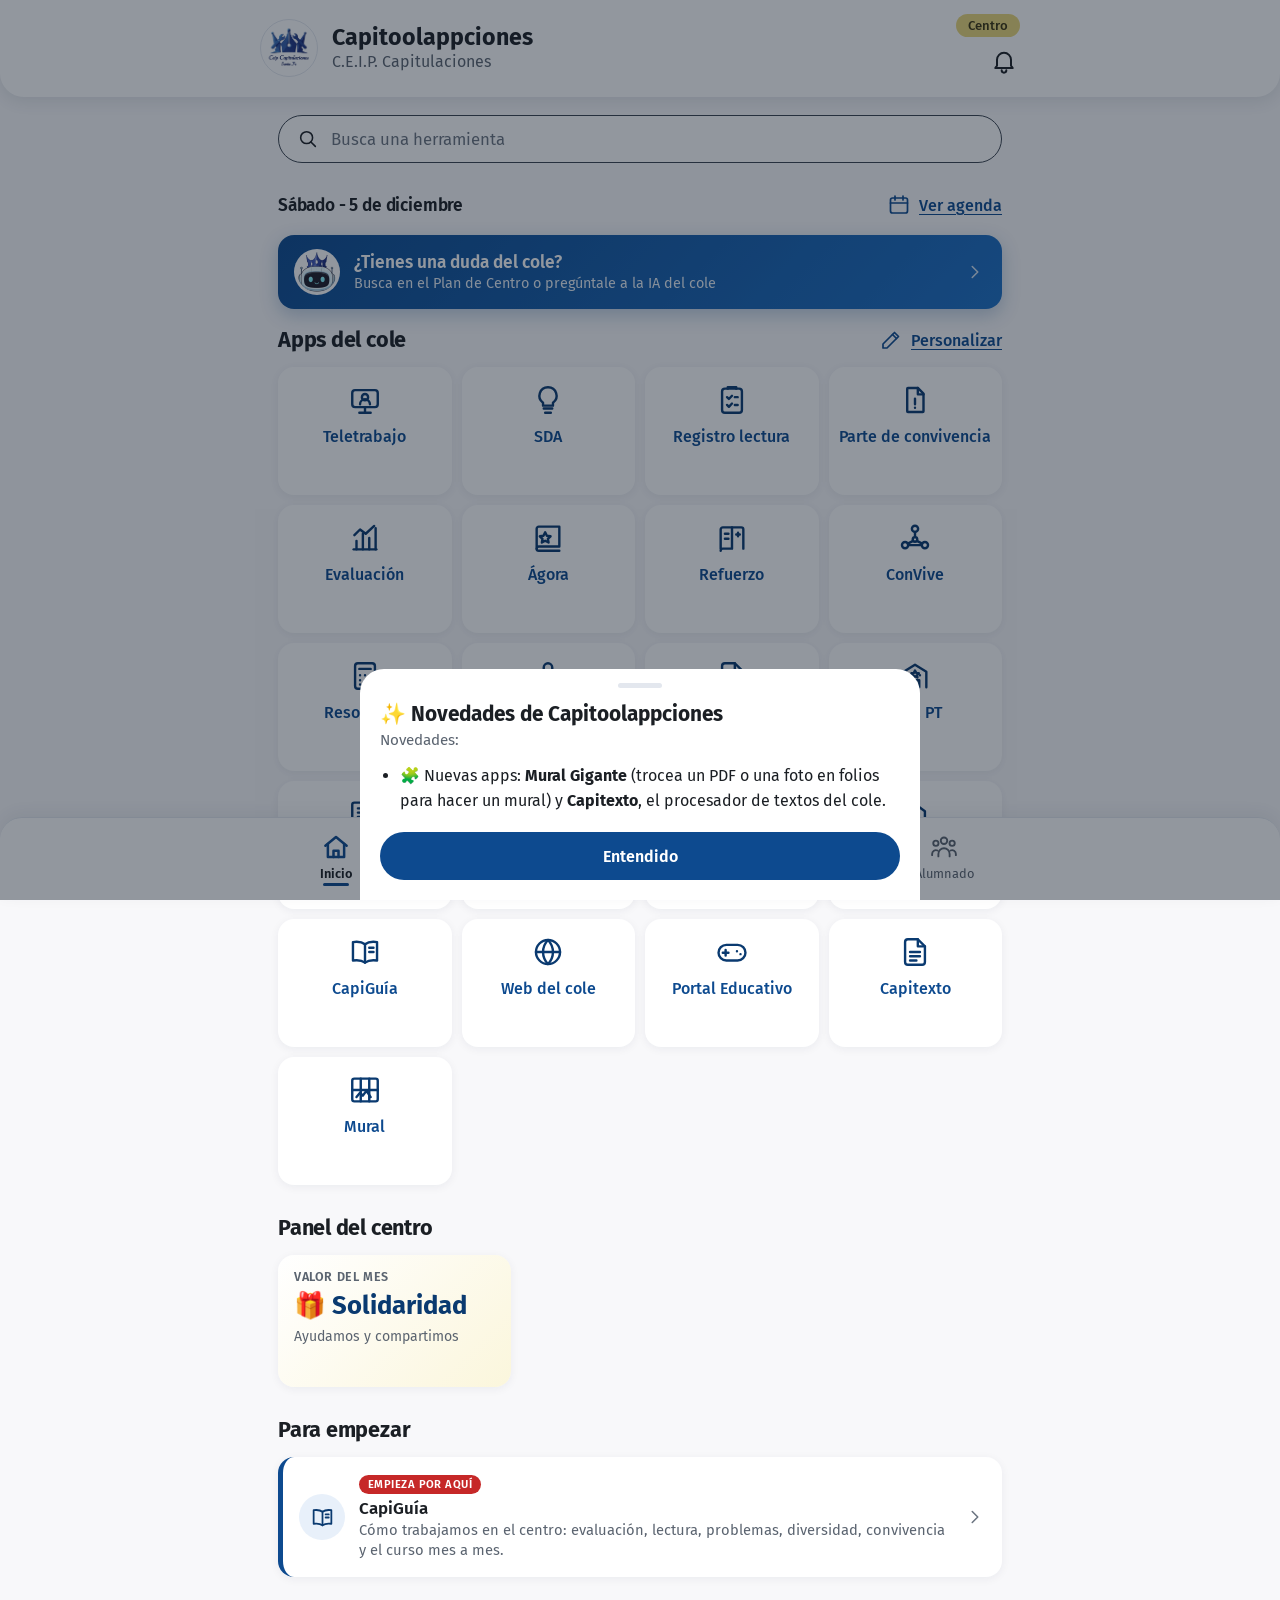
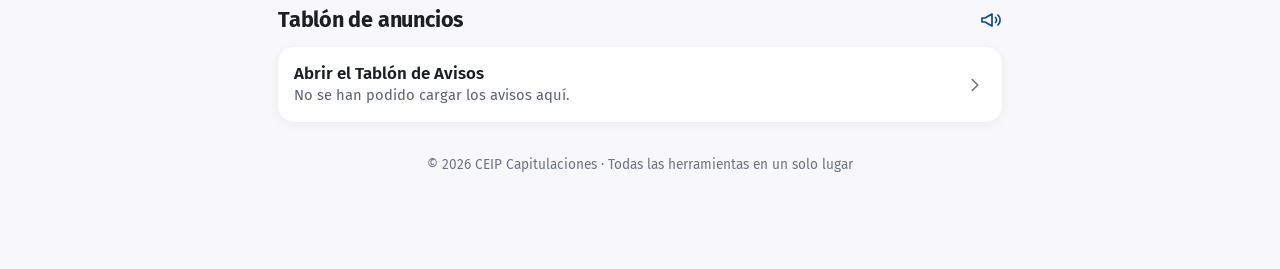
==== index.html @ 07464c11 "Capitexto fase 1 (texto/) y nueva app Mural Gigante (mural/); ambas en Apps del cole Co-Authored-By:" ====
<!DOCTYPE html>
<html lang="es">
<head>
<meta charset="UTF-8">
<meta name="viewport" content="width=device-width, initial-scale=1.0, viewport-fit=cover">
<meta name="theme-color" content="#f8f8fa">
<meta name="description" content="CEIP Capitulaciones - Hub de herramientas educativas">
<meta name="apple-mobile-web-app-capable" content="yes">
<meta name="apple-mobile-web-app-status-bar-style" content="default">
<meta name="apple-mobile-web-app-title" content="Capitoolappciones">
<meta name="mobile-web-app-capable" content="yes">
<link rel="manifest" href="manifest.json">
<link rel="icon" type="image/png" href="favicon.png">
<link rel="apple-touch-icon" href="apple-touch-icon.png">
<link rel="preconnect" href="https://fonts.googleapis.com">
<link rel="preconnect" href="https://fonts.gstatic.com" crossorigin>
<link href="https://fonts.googleapis.com/css2?family=Fira+Sans:wght@400;500;600;700&display=swap" rel="stylesheet">
<title>Capitoolappciones — CEIP Capitulaciones</title>
<style>
:root{
  --azul:#0d4a8f;          /* azul Séneca (iconos y textos de acción) */
  --azul-osc:#0a3a70;
  --azul-claro:#e8f0fa;
  --tinta:#1b1f24;
  --gris:#5b6470;
  --gris-claro:#6b7480;
  --fondo:#f8f8fa;
  --blanco:#ffffff;
  --linea:#e3e7ee;
  --amarillo:#e9d77a;      /* chip de cargo */
  --rojo:#c62828;          /* globos de contador */
  --radio:16px;
  --sombra:0 2px 10px rgba(20,35,60,.06);
  --nav-h:72px;
}
*{margin:0;padding:0;box-sizing:border-box}
html,body{min-height:100%}
body{
  font-family:'Fira Sans',system-ui,-apple-system,'Segoe UI',sans-serif;
  color:var(--tinta);
  background:#f8f8fa;
  -webkit-tap-highlight-color:transparent;
  padding-bottom:calc(var(--nav-h) + env(safe-area-inset-bottom) + 16px);
}
@keyframes fondo{0%{background-position:0% 50%}50%{background-position:100% 50%}100%{background-position:0% 50%}}
a{color:inherit;text-decoration:none}
button{font:inherit;color:inherit;background:none;border:0;cursor:pointer}
svg.ico{width:26px;height:26px;stroke:currentColor;fill:none;stroke-width:1.7;stroke-linecap:round;stroke-linejoin:round;flex:0 0 auto}

/* ---------- Cabecera ---------- */
.cabecera{
  position:sticky;top:0;z-index:20;
  background:var(--blanco);
  border-radius:0 0 24px 24px;
  box-shadow:0 4px 16px rgba(20,35,60,.10);
  padding:calc(14px + env(safe-area-inset-top)) 18px 16px;
}
.cab-fila{display:flex;align-items:center;gap:14px;max-width:760px;margin:0 auto}
.avatar{width:58px;height:58px;border-radius:50%;background:#fff;border:1px solid var(--linea);overflow:hidden;flex:0 0 auto;display:grid;place-items:center}
.avatar img{width:100%;height:100%;object-fit:contain}
.cab-texto{flex:1;min-width:0}
.cab-texto h1{font-size:1.45rem;font-weight:700;line-height:1.15;white-space:nowrap;overflow:hidden;text-overflow:ellipsis}
.cab-texto p{color:var(--gris);font-size:1rem;margin-top:2px;white-space:nowrap;overflow:hidden;text-overflow:ellipsis}
.cab-lado{display:flex;flex-direction:column;align-items:flex-end;gap:8px}
.chip{background:var(--amarillo);color:#3a3410;font-size:.82rem;font-weight:500;padding:4px 12px;border-radius:999px;white-space:nowrap}
.campana{position:relative;color:var(--tinta);padding:2px}
.campana svg{width:28px;height:28px}
.globo-mini{position:absolute;top:-4px;right:-6px;background:var(--azul);color:#fff;font-size:.72rem;font-weight:600;min-width:20px;height:20px;padding:0 5px;border-radius:999px;display:none;align-items:center;justify-content:center;border:2px solid #fff}

/* ---------- Contenido ---------- */
main{max-width:760px;margin:0 auto;padding:0 18px}
.buscador{
  display:flex;align-items:center;gap:12px;
  margin:18px 0 6px;padding:12px 18px;
  background:var(--blanco);border:1.5px solid #3b4450;border-radius:999px;
}
.buscador svg{width:22px;height:22px;color:var(--tinta)}
.buscador input{flex:1;border:0;outline:0;font:inherit;font-size:1.05rem;background:transparent;color:var(--tinta);min-width:0}
.buscador input::placeholder{color:var(--gris-claro)}
.buscador .borrar{display:none;color:var(--gris);font-size:1.3rem;line-height:1}

.seccion{margin-top:30px}
.sec-tit{display:flex;align-items:center;justify-content:space-between;gap:12px;margin-bottom:14px}
.sec-tit h2{font-size:1.35rem;font-weight:700;letter-spacing:-.01em}
.enlace{display:inline-flex;align-items:center;gap:8px;color:var(--azul);font-weight:500;text-decoration:underline;text-underline-offset:3px;white-space:nowrap}
.enlace svg{width:24px;height:24px;color:var(--azul)}

/* Acciones rápidas */
.rapidas{display:grid;grid-template-columns:repeat(4,minmax(0,1fr));gap:10px}
.rapida{
  background:var(--blanco);border-radius:var(--radio);box-shadow:var(--sombra);
  display:flex;flex-direction:column;align-items:center;justify-content:flex-start;gap:10px;
  padding:16px 6px 14px;min-height:118px;text-align:center;
  color:var(--azul);font-weight:500;font-size:.93rem;line-height:1.2;
  transition:transform .15s ease, box-shadow .15s ease;
}
.rapida svg{width:34px;height:34px;color:var(--azul-osc)}
.rapida span{max-width:100%;overflow-wrap:anywhere;hyphens:auto}
@media(max-width:480px){.rapida{font-size:.84rem;padding:14px 3px 12px;min-height:108px}}
.rapida:active{transform:scale(.97)}
@media(hover:hover){.rapida:hover{box-shadow:0 6px 18px rgba(20,35,60,.12)}}

/* Filas tipo Séneca */
.lista{display:flex;flex-direction:column;gap:12px}
.fila{
  display:flex;align-items:center;gap:14px;
  background:var(--blanco);border-radius:var(--radio);box-shadow:var(--sombra);
  padding:16px 16px;min-height:72px;
  transition:box-shadow .15s ease, transform .15s ease;
}
.fila:active{transform:scale(.99)}
@media(hover:hover){.fila:hover{box-shadow:0 6px 18px rgba(20,35,60,.12)}}
.fila .ic{width:46px;height:46px;border-radius:50%;background:var(--azul-claro);color:var(--azul-osc);display:grid;place-items:center;flex:0 0 auto}
.fila .ic svg{width:25px;height:25px}
.fila .txt{flex:1;min-width:0}
.fila .txt b{display:block;font-size:1.06rem;font-weight:600;line-height:1.25}
.fila .txt span{display:block;color:var(--gris);font-size:.92rem;line-height:1.35;margin-top:2px}
.fila .chev{color:var(--gris-claro);width:22px;height:22px}
.fila.destacada{border-left:5px solid var(--azul)}
.fila .txt span.etq{display:inline-block;color:#fff;margin-top:0;background:var(--rojo);color:#fff;font-size:.7rem;font-weight:600;letter-spacing:.04em;text-transform:uppercase;padding:2px 9px;border-radius:999px;margin-bottom:4px}

/* Tablón */
.aviso{display:flex;gap:14px;align-items:center;background:var(--blanco);border-radius:var(--radio);box-shadow:var(--sombra);padding:12px;min-height:72px}
.aviso img{width:64px;height:64px;border-radius:10px;object-fit:cover;flex:0 0 auto;background:var(--fondo)}
.aviso .txt{flex:1;min-width:0}
.aviso .txt b{display:-webkit-box;-webkit-line-clamp:2;-webkit-box-orient:vertical;overflow:hidden;font-weight:500;font-size:1rem;line-height:1.3}
.aviso .txt span{display:block;color:var(--gris);font-size:.85rem;margin-top:4px}
.nuevo{display:inline-block;background:var(--rojo);color:#fff;font-size:.68rem;font-weight:600;padding:1px 7px;border-radius:999px;margin-left:6px;vertical-align:middle}
.sub-tab{font-size:1rem;font-weight:600;color:var(--azul);margin:8px 0 -2px}
.sub-tab:first-child{margin-top:0}
.fch{flex:0 0 54px;display:flex;flex-direction:column;align-items:center;border-radius:12px;background:var(--azul-claro);color:var(--azul-osc);padding:5px 0;line-height:1.1}
.fch i{font-style:normal;font-size:.68rem;font-weight:600;text-transform:uppercase;letter-spacing:.04em}
.fch b{font-size:1.35rem;font-weight:700}
.aviso .txt b{-webkit-line-clamp:4}
.panel{display:grid;grid-template-columns:repeat(2,minmax(0,1fr));gap:12px}
.kpi{background:var(--blanco);border-radius:var(--radio);box-shadow:var(--sombra);padding:14px 16px;display:flex;flex-direction:column;gap:4px;min-height:132px}
.kpi-ancho{grid-column:1/-1}
.kpi-et{font-size:.78rem;font-weight:600;text-transform:uppercase;letter-spacing:.05em;color:var(--gris)}
.kpi-num{font-size:2.3rem;font-weight:700;color:var(--azul-osc);line-height:1.05}
.kpi-num small{font-size:1rem;font-weight:600;color:var(--azul)}
.kpi-tit{font-size:1.6rem;font-weight:700;color:var(--azul-osc);display:block;margin:2px 0}
.kpi-sub{font-size:.88rem;color:var(--gris);line-height:1.35}
.kpi-barra{height:7px;border-radius:7px;background:var(--azul-claro);overflow:hidden;margin-top:auto}
.kpi-barra i{display:block;height:100%;background:var(--azul);border-radius:7px}
a.kpi{color:inherit;transition:box-shadow .15s ease}
@media(hover:hover){a.kpi:hover{box-shadow:0 6px 18px rgba(20,35,60,.12)}}
.kpi-tiempo{background:linear-gradient(135deg,#fff,#eaf3fd)}
.alertas{background:#fff7e6;border:1.5px solid #f5b94a;border-left:6px solid #e08a00;border-radius:var(--radio);padding:12px 16px;margin-bottom:12px;box-shadow:var(--sombra)}
.alertas.grave{background:#fdecec;border-color:#e57373;border-left-color:var(--rojo)}
.al-cab{font-weight:700;font-size:1.05rem;margin-bottom:6px;color:#7a4300}
.alertas.grave .al-cab{color:#8e1b1b}
.al-fila{display:flex;gap:12px;align-items:flex-start;padding:6px 0;border-top:1px dashed rgba(0,0,0,.1)}
.al-fila:first-of-type{border-top:0}
.al-emo{font-size:1.5rem;line-height:1.2}
.al-fila b{display:block;font-weight:600}
.al-fila span span{display:block;color:var(--gris);font-size:.9rem;line-height:1.35}
.al-pie{font-size:.8rem;color:var(--gris);margin-top:6px}
.al-pie a{color:var(--azul);text-decoration:underline}
.kpi-tiempo .kpi-tit{font-size:1.3rem}
.kpi-lluvia{background:linear-gradient(135deg,#fff,#dcebfb)}
.kpi-valor{background:linear-gradient(135deg,#fff,#fbf6dc)}
@media(min-width:700px){.panel{grid-template-columns:repeat(3,minmax(0,1fr))}}
@media(max-width:360px){.kpi-num{font-size:1.9rem}}
.vacio{color:var(--gris);background:var(--blanco);border-radius:var(--radio);padding:18px;box-shadow:var(--sombra);font-size:.95rem}

/* Cabecera de pestaña */
.tab-cab{margin-top:22px}
.tab-cab h2{font-size:1.55rem;font-weight:700}
.tab-cab p{color:var(--gris);margin-top:4px}

/* Avisos de sistema */
.banner{display:none;align-items:center;justify-content:space-between;gap:12px;background:var(--azul);color:#fff;border-radius:var(--radio);padding:12px 16px;margin-top:16px;font-size:.95rem}
.banner button{background:#fff;color:var(--azul);font-weight:600;padding:8px 16px;border-radius:999px;min-height:40px}
#offlineNote{display:none;background:#fff4d6;color:#7a4b00;border-radius:var(--radio);padding:10px 14px;margin-top:16px;font-size:.92rem}

/* Barra inferior */
.barra{
  position:fixed;left:0;right:0;bottom:0;z-index:30;
  background:var(--blanco);border-top:1px solid var(--linea);
  border-radius:22px 22px 0 0;box-shadow:0 -4px 16px rgba(20,35,60,.06);
  padding:8px 6px calc(8px + env(safe-area-inset-bottom));
}
.barra-in{display:grid;grid-template-columns:repeat(5,1fr);max-width:760px;margin:0 auto}
.pest{display:flex;flex-direction:column;align-items:center;gap:4px;padding:6px 2px;color:var(--gris);font-size:.86rem}
.pest svg{width:30px;height:30px;stroke-width:1.5}
.pest.activa{color:var(--tinta);font-weight:600}
.pest.activa svg{color:var(--azul);stroke-width:2}
.pest.activa .raya{background:var(--azul)}
.pest .raya{width:26px;height:3px;border-radius:3px;background:transparent;margin-top:-2px}

/* Asistente del cole */
.as-modos{display:grid;grid-template-columns:1fr 1fr;gap:10px;margin:12px 0 14px}@media(max-width:620px){.as-modos{grid-template-columns:1fr}}
.as-modo{display:flex;flex-direction:column;gap:4px;text-align:left;padding:12px 14px;border-radius:14px;border:2px solid #d5deeb;background:#fff;color:inherit;font:inherit;cursor:pointer}
.as-modo b{font-size:1rem}.as-modo span{font-size:.86rem;line-height:1.35;opacity:.85}.as-modo span b{font-size:inherit}
.as-modo.on{border-color:#1d6fc4;background:#eef5fd;box-shadow:0 0 0 3px rgba(29,111,196,.15)}
.as-ia{background:#f5f8ff;border:1px solid #d5deeb;border-radius:14px;padding:14px;margin-top:6px;text-align:center}.as-ia p{margin:0 0 12px;font-size:.92rem;line-height:1.4;text-align:left}
.as-ia-btn{display:inline-block;text-decoration:none;padding:12px 22px;border-radius:12px;background:#1d6fc4;color:#fff;font-weight:700}
.as-entrada{display:flex;align-items:center;gap:14px;width:100%;text-align:left;margin-top:18px;padding:14px 16px;border-radius:16px;background:linear-gradient(135deg,#0d4a8f,#1d6fc4);color:#fff;box-shadow:0 6px 18px rgba(13,74,143,.25)}
.as-entrada .ic{width:46px;height:46px;border-radius:50%;background:rgba(255,255,255,.18);display:grid;place-items:center;flex:0 0 auto}
.as-entrada .ic svg{width:26px;height:26px;color:#fff}
.as-entrada .txt{flex:1;min-width:0}.as-entrada b{display:block;font-size:1.08rem;font-weight:600}
.as-entrada .txt span{display:block;font-size:.9rem;opacity:.9;margin-top:2px}
.as-entrada .ic{background:#fff}.as-entrada .ic img.robot{width:40px;height:40px;border-radius:50%;object-fit:cover}
.robot-pest{width:26px;height:26px;border-radius:50%;object-fit:cover;display:block;margin:0 auto 2px}
.robot-tit{width:36px;height:36px;border-radius:50%;object-fit:cover;vertical-align:middle;margin-right:8px}
.as-entrada .chev{width:22px;height:22px;color:#fff;opacity:.8}
.as-form{display:flex;gap:8px;margin-top:16px}
.as-form input{flex:1;min-width:0;border:1.5px solid #cfd6df;border-radius:14px;padding:13px 14px;font:inherit;font-size:1.05rem;background:#fff;color:var(--tinta)}
.as-form input:focus{outline:none;border-color:var(--azul)}
.as-btn{width:52px;border-radius:14px;background:var(--azul);color:#fff;display:grid;place-items:center}
.as-btn svg{width:24px;height:24px;color:#fff}
.as-resp{margin-top:14px}
.as-hint{color:var(--gris);font-size:.93rem;margin:6px 0 8px}
.as-chips{display:flex;flex-wrap:wrap;gap:8px}
.as-chip{background:var(--azul-claro);color:var(--azul-osc);border-radius:999px;padding:8px 13px;font-size:.92rem;text-align:left}
.as-chip.as-hist{background:#fff;border:1px solid #d6dde6}
.as-cargando{padding:22px;text-align:center;color:var(--gris)}
.as-mejor{background:#fff;border-radius:16px;padding:16px 16px 14px;border-left:5px solid var(--azul);box-shadow:0 2px 10px rgba(0,0,0,.05);margin-bottom:14px}
.as-mejor h3{font-size:1.1rem;font-weight:600;margin:4px 0 8px}
.as-mejor p{font-size:1rem;line-height:1.55;margin:0 0 8px}
.as-ruta{font-size:.8rem;font-weight:600;color:var(--azul);text-transform:uppercase;letter-spacing:.03em}
.as-mejor mark,.as-fila mark{background:#fff1b8;color:inherit;border-radius:3px;padding:0 1px}
.as-fila{background:#fff;border-radius:14px;padding:12px 14px;margin-bottom:10px;border:1px solid #e3e8ee}
.as-extracto{font-size:.95rem;line-height:1.45;margin:6px 0}
.as-completo{display:none;font-size:.95rem;line-height:1.5;margin:6px 0}
.as-fila.abierta .as-extracto{display:none}.as-fila.abierta .as-completo{display:block}
.as-acc{display:flex;gap:18px}
.as-nada{background:#fff7e6;border:1px solid #f3d9a4;border-radius:14px;padding:14px;margin-bottom:12px;line-height:1.45}
.as-cal{background:#eef6ee;border:1px solid #cfe6cf;border-radius:14px;padding:12px 14px;margin-bottom:12px}
.as-cal ul{margin:6px 0 8px 18px;line-height:1.5}
.as-agenda{background:#eef4fc;border-color:#cddcf0}.as-agenda details{margin:4px 0 6px;font-size:.92rem;color:var(--gris)}.as-agenda summary{cursor:pointer;color:var(--azul)}
.as-mejor .as-resto{display:none}.as-mejor.abierta .as-resto{display:block}
.as-mejor .as-todo{margin-right:16px}
.as-pie{color:var(--gris-claro);font-size:.8rem;margin-top:14px;text-align:center}
.pest{font-size:.8rem}

/* Hoja inferior (Personalizar / Novedades) */
.velo{position:fixed;inset:0;z-index:50;background:rgba(15,25,40,.45);display:none;align-items:flex-end;justify-content:center}
.velo.abierto{display:flex}
.hoja{background:var(--blanco);width:100%;max-width:560px;border-radius:24px 24px 0 0;padding:10px 20px calc(20px + env(safe-area-inset-bottom));max-height:86vh;overflow:auto;animation:sube .25s ease}
@keyframes sube{from{transform:translateY(40px);opacity:.4}to{transform:none;opacity:1}}
.hoja .asa{width:44px;height:5px;border-radius:5px;background:var(--linea);margin:4px auto 14px}
.hoja h3{font-size:1.3rem;font-weight:700}
.hoja .sub{color:var(--gris);margin:4px 0 14px;font-size:.95rem}
.opcion{display:flex;align-items:center;gap:12px;padding:12px 4px;border-bottom:1px solid var(--linea);cursor:pointer}
.opcion .ic{width:38px;height:38px;border-radius:50%;background:var(--azul-claro);color:var(--azul-osc);display:grid;place-items:center}
.opcion .ic svg{width:21px;height:21px}
.opcion span:not(.ic){flex:1;font-weight:500}
.opcion .ic{flex:0 0 auto}
.opcion input{width:22px;height:22px;accent-color:var(--azul)}
.opcion.bloq{opacity:.45}
.hoja .botones{display:flex;gap:10px;margin-top:18px}
.btn{flex:1;padding:13px;border-radius:999px;font-weight:600;min-height:48px}
.btn.prim{background:var(--azul);color:#fff}
.btn.sec{background:var(--azul-claro);color:var(--azul)}
.hoja ul{margin:6px 0 4px 20px;line-height:1.6;color:var(--tinta)}

.oculto{display:none!important}
:focus-visible{outline:3px solid var(--azul);outline-offset:2px;border-radius:8px}

@media(min-width:700px){
  .rapida{min-height:128px;font-size:1rem}
}
@media(max-width:380px){
  .rapidas{gap:8px}
  .rapida{font-size:.84rem;min-height:110px}
  .rapida svg{width:30px;height:30px}
  .cab-texto h1{font-size:1.25rem}
}
@media(prefers-reduced-motion:reduce){*{animation:none!important;transition:none!important}}
</style>
</head>
<body>

<header class="cabecera">
  <div class="cab-fila">
    <div class="avatar"><img src="[data-uri]" alt="Logo CEIP Capitulaciones"></div>
    <div class="cab-texto">
      <h1>Capitoolappciones</h1>
      <p>C.E.I.P. Capitulaciones</p>
    </div>
    <div class="cab-lado">
      <span class="chip">Centro</span>
      <button class="campana" id="campana" aria-label="Avisos nuevos del Tablón">
        <svg class="ico" viewBox="0 0 24 24"><path d="M6 16V11a6 6 0 1 1 12 0v5l1.5 2h-15z"/><path d="M10 20a2 2 0 0 0 4 0"/></svg>
        <span class="globo-mini" id="globoCampana">0</span>
      </button>
    </div>
  </div>
</header>

<main>
  <div class="buscador">
    <svg class="ico" viewBox="0 0 24 24"><circle cx="10.5" cy="10.5" r="6.5"/><path d="m20 20-4.8-4.8"/></svg>
    <input id="busca" type="search" placeholder="Busca una herramienta" autocomplete="off" aria-label="Busca una herramienta">
    <button class="borrar" id="borrarBusca" aria-label="Borrar búsqueda">×</button>
  </div>

  <div id="installBanner" class="banner"><span>📱 Instala Capitoolappciones en tu dispositivo</span><button id="installButton">Instalar</button></div>
  <div id="offlineNote">⚠️ Sin conexión: las herramientas externas necesitan internet.</div>

  <!-- Resultados de búsqueda -->
  <section id="vistaBusca" class="seccion oculto">
    <div class="sec-tit"><h2>Resultados</h2></div>
    <div class="lista" id="resultados"></div>
  </section>

  <!-- INICIO -->
  <div id="vista-inicio" class="vista">
    <section class="seccion">
      <div class="sec-tit">
        <h2 id="fechaHoy" style="font-size:1.08rem;font-weight:600">Hoy</h2>
        <a class="enlace" href="https://vunisal706-droid.github.io/agenda/" target="_blank" rel="noopener">
          <svg class="ico" viewBox="0 0 24 24"><rect x="3.5" y="5" width="17" height="15" rx="2"/><path d="M3.5 10h17M8 3v4M16 3v4"/></svg>Ver agenda
        </a>
      </div>
    </section>

    <button class="as-entrada" id="irAsistente" type="button">
      <span class="ic"><img src="asistente-robot.png" alt="" class="robot"></span>
      <span class="txt"><b>¿Tienes una duda del cole?</b><span>Busca en el Plan de Centro o pregúntale a la IA del cole</span></span>
      <svg class="ico chev" viewBox="0 0 24 24"><path d="m9 6 6 6-6 6"/></svg>
    </button>

    <section class="seccion" style="margin-top:18px">
      <div class="sec-tit">
        <h2>Apps del cole</h2>
        <button class="enlace" id="btnPersonalizar">
          <svg class="ico" viewBox="0 0 24 24"><path d="M15.5 4.5l4 4L8 20H4v-4z"/><path d="M13.5 6.5l4 4"/></svg>Personalizar
        </button>
      </div>
      <div class="rapidas" id="rapidas"></div>
    </section>

    <section class="seccion">
      <div class="sec-tit"><h2>Panel del centro</h2></div>
      <div id="alertas" class="alertas oculto" role="alert"></div>
      <div class="panel" id="panel"><div class="vacio kpi-ancho">Cargando datos…</div></div>
    </section>

    <section class="seccion">
      <div class="sec-tit"><h2>Para empezar</h2></div>
      <div class="lista" id="paraEmpezar"></div>
    </section>

    <section class="seccion">
      <div class="sec-tit">
        <h2>Tablón de anuncios</h2>
        <a class="enlace" href="https://vunisal706-droid.github.io/tablon/" target="_blank" rel="noopener" aria-label="Abrir el Tablón de Avisos">
          <svg class="ico" viewBox="0 0 24 24"><path d="M4 10v4h3l7 4V6L7 10z"/><path d="M17.5 9.5a3.5 3.5 0 0 1 0 5M20 7a7 7 0 0 1 0 10"/></svg>
        </a>
      </div>
      <div class="lista" id="tablon"><div class="vacio">Cargando avisos…</div></div>
    </section>
  </div>

  <div id="vista-asistente" class="vista oculto">
    <div class="tab-cab"><h2><img src="asistente-robot.png" alt="" class="robot-tit">Asistente del cole</h2><p>Pregunta cualquier duda del centro. Respondo con el Plan de Centro, las programaciones, los criterios de cada curso, los planes de lectura y de resolución de problemas, la atención a la diversidad, la CapiGuía, la Agenda y los protocolos.</p></div>
    <div class="as-modos" role="radiogroup" aria-label="Cómo quieres resolver tu duda">
      <button type="button" class="as-modo" data-asmodo="buscar" role="radio">
        <b>🔎 Buscar en los documentos</b>
        <span>Respuesta al momento con el <b>texto literal</b> del Plan de Centro, las programaciones y la Agenda, y el enlace al apartado. No usa IA ni envía nada fuera. Ideal para saber <b>dónde pone</b> algo exactamente.</span>
      </button>
      <button type="button" class="as-modo" data-asmodo="ia" role="radio">
        <b>🤖 Preguntar a la IA (NotebookLM)</b>
        <span>Te lo <b>explica con sus palabras</b>, en pasos y citando el apartado del Plan de Centro. Responde solo con los documentos del centro y puedes repreguntar. Se abre en NotebookLM con cualquier cuenta de Google. Puede equivocarse: comprueba el apartado que cite y <b>no escribas nombres de alumnos</b>.</span>
      </button>
    </div>
    <form id="asForm" class="as-form" autocomplete="off">
      <input id="asPregunta" type="search" placeholder="Escribe tu pregunta… (p. ej. ¿qué hago si llueve?)" aria-label="Escribe tu pregunta">
      <button type="submit" class="as-btn" aria-label="Preguntar"><svg class="ico" viewBox="0 0 24 24"><circle cx="10.5" cy="10.5" r="6.5"/><path d="m20 20-4.8-4.8"/></svg></button>
    </form>
    <div id="asIA" class="as-ia oculto">
      <p>Escribe arriba tu duda y pulsa <b>🤖 Preguntar a la IA</b>: se copia tu pregunta y se abre el asistente del cole en NotebookLM. Allí solo tienes que <b>pegarla</b> (mantén pulsado → Pegar, o Ctrl+V) y enviar.</p>
      <p id="asIAok" style="font-weight:700;color:#1d6fc4;margin:0 0 10px;text-align:center"></p><a class="btn prim as-ia-btn" id="asIABtn" href="https://notebook.google.com/notebook/72a22df2-d911-4c27-9e8b-1020cd6c4bd1" target="_blank" rel="noopener">🤖 Preguntar a la IA</a>
    </div>
    <div id="asRespuesta" class="as-resp"></div>
  </div>

  <div id="vista-gestion" class="vista oculto">
    <div class="tab-cab"><h2>Gestión</h2><p>Organización del centro, reuniones y evaluación</p></div>
    <div class="lista seccion" style="margin-top:18px" data-cat="gestion"></div>
  </div>
  <div id="vista-pedagogico" class="vista oculto">
    <div class="tab-cab"><h2>Pedagógico</h2><p>Planes de lectura y problemas, y situaciones de aprendizaje</p></div>
    <div class="lista seccion" style="margin-top:18px" data-cat="pedagogico"></div>
  </div>
  <div id="vista-alumnado" class="vista oculto">
    <div class="tab-cab"><h2>Alumnado</h2><p>Convivencia, grupo-clase y juegos para el alumnado</p></div>
    <div class="lista seccion" style="margin-top:18px" data-cat="alumnado"></div>
  </div>

  <p style="text-align:center;color:var(--gris-claro);font-size:.85rem;margin:34px 0 8px">© 2026 CEIP Capitulaciones · Todas las herramientas en un solo lugar</p>
</main>

<nav class="barra" aria-label="Secciones">
  <div class="barra-in">
    <button class="pest activa" data-vista="inicio">
      <svg class="ico" viewBox="0 0 24 24"><path d="M3.5 11 12 4l8.5 7"/><path d="M5.5 9.5V20h13V9.5"/><path d="M10 20v-5h4v5"/></svg>Inicio<i class="raya"></i>
    </button>
    <button class="pest" data-vista="asistente">
      <img src="asistente-robot.png" alt="" class="robot-pest">Asistente<i class="raya"></i>
    </button>
    <button class="pest" data-vista="gestion">
      <svg class="ico" viewBox="0 0 24 24"><rect x="3" y="7" width="18" height="13" rx="2"/><path d="M9 7V5a1 1 0 0 1 1-1h4a1 1 0 0 1 1 1v2M3 12.5h18"/><path d="M11 12.5v2h2v-2"/></svg>Gestión<i class="raya"></i>
    </button>
    <button class="pest" data-vista="pedagogico">
      <svg class="ico" viewBox="0 0 24 24"><path d="M12 6.5C10 5 7 4.5 3.5 5v13c3.5-.5 6.5 0 8.5 1.5 2-1.5 5-2 8.5-1.5V5C17 4.5 14 5 12 6.5z"/><path d="M12 6.5v13"/></svg>Pedagógico<i class="raya"></i>
    </button>
    <button class="pest" data-vista="alumnado">
      <svg class="ico" viewBox="0 0 24 24"><circle cx="12" cy="7" r="2.6"/><circle cx="5.5" cy="9" r="2.1"/><circle cx="18.5" cy="9" r="2.1"/><path d="M7.5 19.5v-2a4.5 4.5 0 0 1 9 0v2"/><path d="M2.5 18.5v-1a3 3 0 0 1 4.3-2.7M21.5 18.5v-1a3 3 0 0 0-4.3-2.7"/></svg>Alumnado<i class="raya"></i>
    </button>
  </div>
</nav>

<!-- Personalizar -->
<div class="velo" id="veloPers" role="dialog" aria-modal="true" aria-labelledby="titPers">
  <div class="hoja">
    <div class="asa"></div>
    <h3 id="titPers">Personalizar apps del cole</h3>
    <p class="sub">Marca las apps que quieres ver en la página principal (<b id="cuentaSel">0</b> marcadas). Se guarda en este dispositivo.</p>
    <div id="opciones"></div>
    <div class="botones">
      <button class="btn sec" id="btnCancelar">Cancelar</button>
      <button class="btn prim" id="btnGuardar">Guardar</button>
    </div>
  </div>
</div>

<!-- Novedades (una vez por dispositivo) -->
<div class="velo" id="veloNov" role="dialog" aria-modal="true" aria-labelledby="titNov">
  <div class="hoja">
    <div class="asa"></div>
    <h3 id="titNov">✨ Novedades de Capitoolappciones</h3>
    <p class="sub">Novedades:</p>
    <ul>
      <li>🧩 Nuevas apps: <b>Mural Gigante</b> (trocea un PDF o una foto en folios para hacer un mural) y <b>Capitexto</b>, el procesador de textos del cole.</li>
    </ul>
    <div class="botones"><button class="btn prim" id="btnNovOk">Entendido</button></div>
  </div>
</div>

<script>
/* ---------- Iconos (trazo, estilo Séneca) ---------- */
const I = {
  guia:'<path d="M12 6.5C10 5 7 4.5 3.5 5v13c3.5-.5 6.5 0 8.5 1.5 2-1.5 5-2 8.5-1.5V5C17 4.5 14 5 12 6.5z"/><path d="M12 6.5v13"/><path d="M15 9h3M15 12h3"/>',
  reunion:'<rect x="3" y="5" width="18" height="12" rx="2"/><path d="M8 21h8M12 17v4"/><circle cx="12" cy="10" r="2.2"/><path d="M8.5 15a3.5 3.5 0 0 1 7 0"/>',
  parte:'<path d="M7 3.5h7l4 4V20a.5.5 0 0 1-.5.5h-10.5a.5.5 0 0 1-.5-.5V4a.5.5 0 0 1 .5-.5z"/><path d="M14 3.5V8h4"/><path d="M12 11v4M12 17.5v.01"/>',
  sociograma:'<circle cx="12" cy="5.5" r="2.2"/><circle cx="5" cy="17" r="2.2"/><circle cx="19" cy="17" r="2.2"/><circle cx="12" cy="13" r="1.6"/><path d="M12 7.7v3.7M10.7 14l-3.8 2M13.3 14l3.8 2M7.2 17h9.6"/>',
  evaluacion:'<path d="M4 20h16"/><path d="M6 20v-6M10.5 20V9M15 20v-8M19.5 20V5"/><path d="m4.5 10 4-4 4 3 6-5.5"/>',
  sda:'<path d="M9 18h6M10 21h4"/><path d="M12 3a6 6 0 0 0-3.5 10.9V16h7v-2.1A6 6 0 0 0 12 3z"/>',
  problemas:'<rect x="5" y="3" width="14" height="18" rx="2"/><path d="M8 7h8"/><path d="M8.5 11.5h.01M12 11.5h.01M15.5 11.5h.01M8.5 15h.01M12 15h.01M15.5 15h.01M8.5 18h.01M12 18h3.5"/>',
  plan:'<path d="M3 21h18"/><path d="M5 21V10l7-5 7 5v11"/><path d="M9.5 21v-5h5v5"/><path d="M10 11h4"/>',
  agora:'<path d="M4 19.5V5.5A1.5 1.5 0 0 1 5.5 4H20v14H5.5A1.5 1.5 0 0 0 4 19.5z"/><path d="M4 19.5A1.5 1.5 0 0 0 5.5 21H20"/><path d="m10 8 1.2 2.4 2.6.4-1.9 1.8.5 2.6-2.4-1.3-2.3 1.3.4-2.6L6.2 10.8l2.6-.4z"/>',
  registro:'<rect x="5" y="4" width="14" height="17" rx="2"/><path d="M9 4V3h6v1"/><path d="m8.5 10 1.3 1.3L12 9M8.5 15.5l1.3 1.3L12 14.5M14 10h2M14 15.5h2"/>',
  portal:'<rect x="2.5" y="7" width="19" height="11" rx="5.5"/><path d="M7.5 10.5v4M5.5 12.5h4"/><path d="M15.5 11.5h.01M18 13.5h.01"/>',
  web:'<circle cx="12" cy="12" r="8.5"/><path d="M3.5 12h17M12 3.5c2.3 2.4 3.5 5.2 3.5 8.5s-1.2 6.1-3.5 8.5c-2.3-2.4-3.5-5.2-3.5-8.5s1.2-6.1 3.5-8.5z"/>',
  agenda:'<rect x="3.5" y="5" width="17" height="15" rx="2"/><path d="M3.5 10h17M8 3v4M16 3v4"/><path d="M7.5 13.5h2M11 13.5h2M14.5 13.5h2M7.5 16.5h2M11 16.5h2"/>',
  tablon:'<rect x="3" y="4" width="18" height="13" rx="1.5"/><path d="M8 21l2-4M16 21l-2-4"/><path d="M7 8h6M7 11h10M7 14h4"/><circle cx="17" cy="8" r="1"/>',
  aulapt:'<path d="M4 20V9l8-5 8 5v11"/><path d="M9 20v-5h6v5"/><path d="M8.5 11.5h.01M15.5 11.5h.01"/><path d="M12 8.2l.9 1.6 1.8.3-1.3 1.2.3 1.8-1.7-.9-1.6.9.3-1.8-1.3-1.2 1.8-.3z"/>',
  refuerzo:'<path d="M4 19.5V6a1.5 1.5 0 0 1 1.5-1.5H12v15H5.5A1.5 1.5 0 0 0 4 21"/><path d="M12 4.5h6.5A1.5 1.5 0 0 1 20 6v13.5"/><path d="M15 9.5h2.5M16.25 8.25v2.5"/><path d="M7 9h2.5M7 12.5h2.5"/>',
  programas:'<path d="M12 3l2.5 5 5.5.8-4 3.9.9 5.5L12 15.6 7.1 18.2l.9-5.5-4-3.9 5.5-.8z"/><path d="M4 21h16"/>',
  pdfword:'<path d="M14 3H7a2 2 0 0 0-2 2v14a2 2 0 0 0 2 2h10a2 2 0 0 0 2-2V8z"/><path d="M14 3v5h5"/><path d="M8.5 12.5l1.2 4.5 1.3-3.5 1.3 3.5 1.2-4.5"/><path d="M15.5 14.5h3m-1.2-1.3 1.3 1.3-1.3 1.3"/>',
  podcast:'<rect x="9" y="3" width="6" height="11" rx="3"/><path d="M5.5 11a6.5 6.5 0 0 0 13 0"/><path d="M12 17.5V21M8.5 21h7"/>',
  texto:'<path d="M14 3H7a2 2 0 0 0-2 2v14a2 2 0 0 0 2 2h10a2 2 0 0 0 2-2V8z"/><path d="M14 3v5h5"/><path d="M8.5 12h7M8.5 15h7M8.5 18h4.5"/>',
  mural:'<rect x="3" y="4" width="18" height="16" rx="1.5"/><path d="M9 4v16M15 4v16M3 12h18"/><path d="m6 17 2.5-3 2 2 2.5-3.5 3 4.5"/>',
  chev:'<path d="m9 6 6 6-6 6"/>'
};
const svg = (k, cls='ico') => `<svg class="${cls}" viewBox="0 0 24 24" aria-hidden="true">${I[k]}</svg>`;

/* ---------- Herramientas ---------- */
const APPS = [
  {id:'tablon', nom:'Tablón de Avisos', corto:'Tablón', ic:'tablon', cat:'gestion', url:'https://vunisal706-droid.github.io/tablon/',
   desc:'Avisos para familias y profesorado, actividades y reuniones'},
  {id:'agenda', nom:'Agenda del Equipo Directivo', corto:'Agenda', ic:'agenda', cat:'gestion', url:'https://vunisal706-droid.github.io/agenda/',
   desc:'Calendario escolar, tareas del curso y reuniones'},
  {id:'capiguia', nom:'CapiGuía', corto:'CapiGuía', ic:'guia', cat:'gestion', url:'https://vunisal706-droid.github.io/capiguia/',
   desc:'Cómo trabajamos en el centro: evaluación, lectura, problemas, diversidad, convivencia y el curso mes a mes.', destacada:true},
  {id:'teletrabajo', nom:'Teletrabajo', corto:'Teletrabajo', ic:'reunion', cat:'gestion', url:'https://vunisal706-droid.github.io/teletrabajo/',
   desc:'Gestión de reuniones, convocatorias y actas de los órganos del centro'},
  {id:'gestorevalu', nom:'Gestor de Evaluación', corto:'Evaluación', ic:'evaluacion', cat:'gestion', url:'https://vunisal706-droid.github.io/gestorevalu/',
   desc:'Registro de calificaciones y seguimiento de la evaluación'},
  {id:'pcentro', nom:'Plan de Centro', corto:'Plan de Centro', ic:'plan', cat:'gestion', url:'https://vunisal706-droid.github.io/proyectocentro/',
   desc:'Acceso directo al Plan de Centro del CEIP Capitulaciones'},
  {id:'programas', nom:'Programas del cole (ZTS, PROA y PROA+)', corto:'Programas', ic:'programas', cat:'gestion', url:'https://vunisal706-droid.github.io/programas/',
   desc:'Plazos, asistencia del Acompañamiento, reuniones, lista de cotejo y actividades palanca'},
  {id:'sda', nom:'SDA Capitulaciones', corto:'SDA', ic:'sda', cat:'pedagogico', url:'https://vunisal706-droid.github.io/sdacapitulaciones/',
   desc:'Generador de Situaciones de Aprendizaje alineadas con LOMLOE'},
  {id:'resolucion', nom:'Plan de Resolución', corto:'Resolución', ic:'problemas', cat:'pedagogico', url:'https://vunisal706-droid.github.io/Resoluciondeproblemas/',
   desc:'Estrategias y métodos para resolver problemas matemáticos'},
  {id:'agora', nom:'Ágora Capitulaciones', corto:'Ágora', ic:'agora', cat:'pedagogico', url:'https://vunisal706-droid.github.io/leoresuelvo/',
   desc:'App del Plan de Lectura y del Plan de Resolución de Problemas'},
  {id:'registro', nom:'Registro Lectura y Problemas', corto:'Registro lectura', ic:'registro', cat:'pedagogico', url:'https://vunisal706-droid.github.io/lecturayproblemas/',
   desc:'Registro semanal del trabajo de lectura y de resolución de problemas por curso'},
  {id:'pdfword', nom:'PDF a Word', corto:'PDF a Word', ic:'pdfword', cat:'gestion', url:'https://vunisal706-droid.github.io/pdfaword/',
   desc:'Convierte un PDF en un documento de Word (.docx) o en Markdown para poder editarlo'},
  {id:'podcast', nom:'Podcast a Vídeo', corto:'Podcast', ic:'podcast', cat:'pedagogico', url:'https://vunisal706-droid.github.io/central/podcast/',
   desc:'Junta el audio de un podcast con fotos, vídeos, sintonía y efectos, y saca el vídeo, un clip para redes o el MP3'},
  {id:'capitexto', nom:'Capitexto · Procesador de textos', corto:'Capitexto', ic:'texto', cat:'gestion', url:'https://vunisal706-droid.github.io/central/texto/',
   desc:'Procesador de textos tipo Word: abre y guarda .docx, márgenes, encabezado y pie, tablas e imágenes'},
  {id:'mural', nom:'Mural Gigante', corto:'Mural', ic:'mural', cat:'pedagogico', url:'https://vunisal706-droid.github.io/central/mural/',
   desc:'Trocea un PDF o una foto en varios folios solapados para imprimir un mural gigante'},
  {id:'parte', nom:'Parte de Convivencia', corto:'Parte de convivencia', ic:'parte', cat:'alumnado', url:'https://vunisal706-droid.github.io/parteconvivencia/',
   desc:'Registro y gestión de incidencias de convivencia escolar'},
  {id:'aulapt', nom:'Aula PT', corto:'Aula PT', ic:'aulapt', cat:'alumnado', url:'https://vunisal706-droid.github.io/aulapt/index.html#home',
   desc:'Actividades para el aula de Pedagogía Terapéutica: grafía, lectura, fonología, números y funciones ejecutivas'},
  {id:'refuerzo', nom:'Gestor de Refuerzo', corto:'Refuerzo', ic:'refuerzo', cat:'alumnado', url:'https://vunisal706-droid.github.io/refuerzo/',
   desc:'Programas de refuerzo, programación por días, sesiones de hoy, evaluación e informes'},
  {id:'convive', nom:'ConVive', corto:'ConVive', ic:'sociograma', cat:'alumnado', url:'https://vunisal706-droid.github.io/convivencia/',
   desc:'Sociograma del grupo: relaciones, alumnado aislado y propuestas de agrupamiento'},
  {id:'web', nom:'Web del cole', corto:'Web del cole', ic:'web', cat:'web', url:'https://colegiocapitulaciones.com/',
   desc:'Página web oficial del CEIP Capitulaciones'},
  {id:'portal', nom:'Portal Educativo', corto:'Portal Educativo', ic:'portal', cat:'alumnado', url:'https://vunisal706-droid.github.io/webcentral/',
   desc:'Juegos y actividades interactivas del CEIP Capitulaciones para el alumnado'}
];
const porId = Object.fromEntries(APPS.map(a=>[a.id,a]));
const esc = t => String(t||'').replace(/[&<>"]/g, c=>({'&':'&amp;','<':'&lt;','>':'&gt;','"':'&quot;'}[c]));
const ls = {
  get(k,d){ try{ const v = localStorage.getItem(k); return v===null ? d : JSON.parse(v); }catch(e){ return d; } },
  set(k,v){ try{ localStorage.setItem(k, JSON.stringify(v)); }catch(e){} }
};

function fila(a){
  return `<a class="fila${a.destacada?' destacada':''}" href="${a.url}" target="_blank" rel="noopener">
    <span class="ic">${svg(a.ic)}</span>
    <span class="txt">${a.destacada?'<span class="etq">Empieza por aquí</span>':''}<b>${esc(a.nom)}</b><span>${esc(a.desc)}</span></span>
    ${svg('chev','ico chev')}
  </a>`;
}

/* ---------- Fecha ---------- */
(function(){
  const d = new Date();
  const dia = d.toLocaleDateString('es-ES',{weekday:'long'});
  const resto = d.toLocaleDateString('es-ES',{day:'numeric',month:'long'});
  document.getElementById('fechaHoy').textContent = dia.charAt(0).toUpperCase()+dia.slice(1)+' - '+resto;
})();

/* ---------- Acciones rápidas ---------- */
const MAX_RAP = 99;
const ORDEN_INICIO = ['teletrabajo','sda','registro','parte','gestorevalu','agora','refuerzo','convive','resolucion','podcast','pdfword','aulapt','tablon','agenda','programas','pcentro','capiguia','web','portal'];
const POR_DEFECTO = [...ORDEN_INICIO, ...APPS.map(a=>a.id).filter(id=>!ORDEN_INICIO.includes(id))];
let favoritas = ls.get('capi-rapidas', POR_DEFECTO).filter(id=>porId[id]).slice(0,MAX_RAP);
// Una sola vez: añadir la Web del cole a quien ya tenía sus acciones guardadas
if (!ls.get('capi-rapidas-web', false)){
  if (!favoritas.includes('web')) favoritas = ['web', ...favoritas].slice(0,MAX_RAP);
  ls.set('capi-rapidas', favoritas); ls.set('capi-rapidas-web', true);
}
if (!ls.get('capi-rapidas-8', false)){
  POR_DEFECTO.forEach(id=>{ if (favoritas.length<MAX_RAP && !favoritas.includes(id)) favoritas.push(id); });
  ls.set('capi-rapidas', favoritas); ls.set('capi-rapidas-8', true);
}
// Una sola vez: pasan a verse todas las apps del cole (también las que no estaban marcadas)
if (!ls.get('capi-apps-todas', false)){
  const nuevas = POR_DEFECTO.filter(id=>!favoritas.includes(id));
  const arriba = ['tablon','agenda'].filter(id=>nuevas.includes(id));
  favoritas = [...(favoritas.includes('web')?['web']:[]), ...arriba, ...favoritas.filter(id=>id!=='web'), ...nuevas.filter(id=>!arriba.includes(id))];
  ls.set('capi-rapidas', favoritas); ls.set('capi-apps-todas', true);
}
// Una sola vez: nuevo orden de las apps (se respetan las que cada uno haya ocultado)
if (!ls.get('capi-apps-orden-v2', false)){
  const pos = id => { const i = POR_DEFECTO.indexOf(id); return i<0 ? 999 : i; };
  favoritas = favoritas.slice().sort((a,b)=>pos(a)-pos(b));
  ls.set('capi-rapidas', favoritas); ls.set('capi-apps-orden-v2', true);
}
// Una sola vez: añadir Podcast a Vídeo a quien ya tenía su lista guardada
if (!ls.get('capi-apps-pdfword', false)){
  if (!favoritas.includes('pdfword')){ const i = favoritas.indexOf('podcast'); favoritas.splice(i<0?favoritas.length:i+1, 0, 'pdfword'); }
  ls.set('capi-rapidas', favoritas); ls.set('capi-apps-pdfword', true);
}
if (!ls.get('capi-apps-podcast', false)){
  if (!favoritas.includes('podcast')){ const i = favoritas.indexOf('resolucion'); favoritas.splice(i<0?favoritas.length:i+1, 0, 'podcast'); }
  ls.set('capi-rapidas', favoritas); ls.set('capi-apps-podcast', true);
}
function pintarRapidas(){
  document.getElementById('rapidas').innerHTML = favoritas.map(id=>{
    const a = porId[id];
    return `<a class="rapida" href="${a.url}" target="_blank" rel="noopener" title="${esc(a.nom)}">${svg(a.ic)}<span>${esc(a.corto)}</span></a>`;
  }).join('');
}
pintarRapidas();

const veloPers = document.getElementById('veloPers');
let seleccion = [];
function pintarOpciones(){
  document.getElementById('cuentaSel').textContent = seleccion.length;
  document.getElementById('opciones').innerHTML = APPS.map(a=>{
    const marcada = seleccion.includes(a.id), bloq = !marcada && seleccion.length>=MAX_RAP;
    return `<label class="opcion${bloq?' bloq':''}"><span class="ic">${svg(a.ic)}</span><span>${esc(a.nom)}</span>
      <input type="checkbox" data-id="${a.id}" ${marcada?'checked':''} ${bloq?'disabled':''}></label>`;
  }).join('');
}
document.getElementById('opciones').addEventListener('change', e=>{
  const id = e.target.dataset.id; if(!id) return;
  if(e.target.checked){ if(seleccion.length<MAX_RAP) seleccion.push(id); } else seleccion = seleccion.filter(x=>x!==id);
  pintarOpciones();
});
document.getElementById('btnPersonalizar').onclick = ()=>{ seleccion = favoritas.slice(); pintarOpciones(); veloPers.classList.add('abierto'); };
document.getElementById('btnCancelar').onclick = ()=> veloPers.classList.remove('abierto');
document.getElementById('btnGuardar').onclick = ()=>{
  if(!seleccion.length) seleccion = POR_DEFECTO.slice();
  favoritas = seleccion.slice(); ls.set('capi-rapidas', favoritas); pintarRapidas(); veloPers.classList.remove('abierto');
};
veloPers.addEventListener('click', e=>{ if(e.target===veloPers) veloPers.classList.remove('abierto'); });

/* ---------- Listas por categoría ---------- */
document.getElementById('paraEmpezar').innerHTML = fila(porId.capiguia);
document.querySelectorAll('[data-cat]').forEach(el=>{
  el.innerHTML = APPS.filter(a=>a.cat===el.dataset.cat).map(fila).join('');
});

/* ---------- Pestañas ---------- */
let vistaActual = 'inicio';
function irA(v){
  vistaActual = v;
  document.querySelectorAll('.vista').forEach(x=>x.classList.toggle('oculto', x.id!=='vista-'+v));
  document.querySelectorAll('.pest').forEach(p=>{ const on = p.dataset.vista===v; p.classList.toggle('activa', on); p.setAttribute('aria-current', on?'page':'false'); });
  limpiarBusca();
  window.scrollTo({top:0,behavior:'smooth'});
}
document.querySelectorAll('.pest').forEach(p=> p.onclick = ()=> irA(p.dataset.vista));
document.getElementById('irAsistente').onclick = ()=>{ irA('asistente'); setTimeout(()=>document.getElementById('asPregunta').focus(), 350); };
// Asistente: elegir entre el buscador de documentos o la IA del cole (cuaderno de NotebookLM)
(function(){
  const GEM = 'https://notebook.google.com/notebook/72a22df2-d911-4c27-9e8b-1020cd6c4bd1';
  let modo = 'buscar'; try { modo = localStorage.getItem('capi-asistente-modo') || 'buscar'; } catch(e){}
  const inp = document.getElementById('asPregunta'), ia = document.getElementById('asIA'), resp = document.getElementById('asRespuesta'), form = document.getElementById('asForm');
  function poner(m){
    modo = m; try { localStorage.setItem('capi-asistente-modo', m); } catch(e){}
    document.querySelectorAll('[data-asmodo]').forEach(b => { const on = b.dataset.asmodo === m; b.classList.toggle('on', on); b.setAttribute('aria-checked', on); });
    ia.classList.toggle('oculto', m !== 'ia'); resp.classList.toggle('oculto', m === 'ia');
    inp.placeholder = m === 'ia' ? 'Escribe tu duda para la IA… (p. ej. ¿cómo justifico la no promoción en 2.º?)' : 'Escribe tu pregunta… (p. ej. ¿qué hago si llueve?)';
  }
  document.querySelectorAll('[data-asmodo]').forEach(b => b.onclick = () => { poner(b.dataset.asmodo); inp.focus(); });
  function abrirGem(e){
    // Abrir NotebookLM primero (en el mismo gesto del usuario) para que el móvil no bloquee la ventana
    if (e) e.preventDefault();
    const w = window.open(GEM, '_blank');
    if (!w) location.href = GEM;
    else { try { w.opener = null; } catch(er){} }
    const q = inp.value.trim();
    if (q && navigator.clipboard) { navigator.clipboard.writeText(q).then(() => { const n = document.getElementById('asIAok'); if (n) n.textContent = '📋 Pregunta copiada. En NotebookLM, pégala y envíala.'; }).catch(()=>{}); }
  }
  document.getElementById('asIABtn').onclick = abrirGem;
  // En modo IA, «Enter» o la lupa también abren NotebookLM (el buscador no se lanza)
  form.addEventListener('submit', e => { if (modo === 'ia') { e.preventDefault(); e.stopImmediatePropagation(); abrirGem(); } }, true);
  poner(modo);
})();

/* ---------- Buscador ---------- */
const busca = document.getElementById('busca'), borrar = document.getElementById('borrarBusca');
const norm = t => t.normalize('NFD').replace(/[̀-ͯ]/g,'').toLowerCase();
function buscar(){
  const q = norm(busca.value.trim());
  borrar.style.display = q ? 'block' : 'none';
  const vistaBusca = document.getElementById('vistaBusca');
  if(!q){ vistaBusca.classList.add('oculto'); document.getElementById('vista-'+vistaActual).classList.remove('oculto'); return; }
  document.querySelectorAll('.vista').forEach(x=>x.classList.add('oculto'));
  vistaBusca.classList.remove('oculto');
  const r = APPS.filter(a=> norm(a.nom+' '+a.desc+' '+a.corto).includes(q));
  document.getElementById('resultados').innerHTML = r.length ? r.map(a=>fila({...a,destacada:false})).join('')
    : '<div class="vacio">No hay ninguna herramienta con ese nombre.</div>';
}
function limpiarBusca(){ busca.value=''; buscar(); }
busca.addEventListener('input', buscar);
borrar.onclick = ()=>{ limpiarBusca(); busca.focus(); };

/* ---------- Tablón de anuncios: lo mismo que ve el Profesorado en la app Tablón ---------- */
const DB = 'https://gestoreva-7315a-default-rtdb.europe-west1.firebasedatabase.app';
const TABLON = 'https://vunisal706-droid.github.io/tablon/';
const DIAS = ['domingo','lunes','martes','miércoles','jueves','viernes','sábado'];
const MESES = ['enero','febrero','marzo','abril','mayo','junio','julio','agosto','septiembre','octubre','noviembre','diciembre'];
const ORDN = ['', '1.er', '2.º', '3.er', '4.º', '5.º'];
const pad2 = n => String(n).padStart(2,'0');
const isoD = d => `${d.getFullYear()}-${pad2(d.getMonth()+1)}-${pad2(d.getDate())}`;
const sinCole = ds => window.CalendarioCole ? CalendarioCole.sinCole(ds) : null;
const limpio = t => String(t||'').replace(/\s+([,.;:])/g,'$1').replace(/\s+/g,' ').trim().replace(/^./,c=>c.toUpperCase());
const vistoHasta = ls.get('capi-tablon-visto', 0);
let ultimoVisto = 0;
const getJSON = u => fetch(u, {cache:'no-store'}).then(r=>r.ok?r.json():null).catch(()=>null);
const cargarScript = src => new Promise(res=>{ const s=document.createElement('script'); s.src=src; s.onload=res; s.onerror=res; document.head.appendChild(s); });

function proximoLunesLectivo(){
  const ahora = new Date(), d = new Date(ahora); d.setHours(12,0,0,0);
  if (ahora.getDay()===1 && ahora.getHours()>=19) d.setDate(d.getDate()+1);
  while (d.getDay()!==1) d.setDate(d.getDate()+1);
  for (let k=0; k<60; k++, d.setDate(d.getDate()+7)){
    const ds = isoD(d); if (sinCole(ds)) continue;
    let n = 0; const x = new Date(d.getFullYear(), d.getMonth(), 1, 12);
    while (x <= d){ if (x.getDay()===1 && !sinCole(isoD(x))) n++; x.setDate(x.getDate()+1); }
    return {fecha:new Date(d), n};
  }
  return null;
}
function cuando(f){
  const h = new Date(); h.setHours(12,0,0,0);
  const k = Math.round((f-h)/864e5);
  return k===0 ? 'Hoy' : k===1 ? 'Mañana' : `${DIAS[f.getDay()].replace(/^./,c=>c.toUpperCase())} ${f.getDate()} de ${MESES[f.getMonth()]}`;
}
const fechaChip = d => `<span class="fch"><i>${DIAS[d.getDay()].slice(0,3)}</i><b>${d.getDate()}</b><i>${MESES[d.getMonth()].slice(0,3)}</i></span>`;
const nuevoEtq = t => t && t>vistoHasta ? '<span class="nuevo">Nuevo</span>' : '';

/* ---------- Panel del profesorado (dashboard) ---------- */
const VALORES = {9:['Acogida','Nos conocemos y pertenecemos','🤗'],10:['Respeto','Nos cuidamos y valoramos a los demás','🤝'],11:['Empatía','Nos ponemos en el lugar del otro','💞'],
  12:['Solidaridad','Ayudamos y compartimos','🎁'],1:['Responsabilidad','Cumplimos con nuestros deberes','✅'],2:['Tolerancia','Aceptamos que somos diferentes','🌈'],
  3:['Perseverancia','No nos rendimos','💪'],4:['Honestidad','Decimos la verdad y somos sinceros','🗣️'],5:['Cooperación','Juntos llegamos más lejos','🧩'],6:['Paz','Dialogamos, perdonamos y convivimos','🕊️']};
const masDias = (ds,n) => { const d = new Date(ds+'T12:00'); d.setDate(d.getDate()+n); return isoD(d); };
function lectivosEntre(desde, hasta){ let n = 0; for (let ds = desde; ds <= hasta; ds = masDias(ds,1)) if (!sinCole(ds)) n++; return n; }
function trimestreActual(){
  const C = window.CalendarioCole && CalendarioCole.datos, hoyS = isoD(new Date());
  const c = C && (C.cursos||[]).find(x=>x.inicio<=hoyS && hoyS<=x.fin) || (C && (C.cursos||[]).find(x=>hoyS<x.inicio));
  if (!c) return null;
  const vac = (c.periodos||[]).filter(p=>/navidad|semana santa/i.test(p.nombre)).sort((a,b)=>a.desde.localeCompare(b.desde));
  const tramos = []; let ini = c.inicio;
  vac.forEach(p=>{ tramos.push({ini, fin:masDias(p.desde,-1)}); ini = masDias(p.hasta,1); });
  tramos.push({ini, fin:c.fin});
  const i = tramos.findIndex(t=>hoyS<=t.fin); if (i<0) return null;
  return {num:i+1, ...tramos[i], curso:c};
}
const barra = pct => `<div class="kpi-barra"><i style="width:${Math.max(0,Math.min(100,pct))}%"></i></div>`;
function pintarPanel(reuniones, acts){
  window._panelArgs = [reuniones, acts];
  const el = document.getElementById('panel'); if (!el) return;
  const hoyS = isoD(new Date()), ahora = new Date();
  const desde = (!sinCole(hoyS) && ahora.getHours() >= 14) ? masDias(hoyS,1) : hoyS;
  const tiles = [...tiempoTiles];

  // 1) Trimestre
  const T = trimestreActual();
  if (T){
    const quedan = lectivosEntre(desde > T.ini ? desde : T.ini, T.fin), total = lectivosEntre(T.ini, T.fin);
    const fin = new Date(T.fin+'T12:00');
    tiles.push(`<div class="kpi"><span class="kpi-et">${T.num}.º trimestre</span><b class="kpi-num">${quedan}</b>
      <span class="kpi-sub">días lectivos para terminar (${fin.getDate()} ${MESES[fin.getMonth()].slice(0,3)})</span>${barra(100*(total-quedan)/(total||1))}</div>`);
    const cq = lectivosEntre(desde > T.curso.inicio ? desde : T.curso.inicio, T.curso.fin), ct = lectivosEntre(T.curso.inicio, T.curso.fin);
    tiles.push(`<div class="kpi"><span class="kpi-et">Curso ${esc(T.curso.curso||'')}</span><b class="kpi-num">${Math.round(100*(ct-cq)/(ct||1))}<small>%</small></b>
      <span class="kpi-sub">completado · quedan ${cq} días lectivos</span>${barra(100*(ct-cq)/(ct||1))}</div>`);
  }

  // 2) Próximo día sin cole
  const P = window.CalendarioCole && CalendarioCole.proximos ? CalendarioCole.proximos(1, masDias(hoyS,1))[0] : null;
  if (P){
    const k = Math.round((new Date(P.fecha+'T12:00') - new Date(hoyS+'T12:00'))/864e5);
    const f = new Date(P.fecha+'T12:00');
    tiles.push(`<div class="kpi"><span class="kpi-et">Próximo día sin cole</span><b class="kpi-num">${k}<small> ${k===1?'día':'días'}</small></b>
      <span class="kpi-sub">${esc(P.emoji||'')} ${DIAS[f.getDay()]} ${f.getDate()} de ${MESES[f.getMonth()]} · ${esc(P.nombre)}</span></div>`);
  }

  // 5) Valor del mes
  const V = VALORES[new Date().getMonth()+1];
  if (V) tiles.push(`<div class="kpi kpi-valor"><span class="kpi-et">Valor del mes</span>
      <b class="kpi-tit"><span aria-hidden="true">${V[2]}</span> ${V[0]}</b><span class="kpi-sub">${V[1]}</span></div>`);

  el.innerHTML = tiles.join('') || '<div class="vacio kpi-ancho">No se han podido cargar los datos del panel.</div>';
}

/* ---------- Puertas, patio y alertas (tiempo de Open-Meteo como Mi Tiempo; terremotos del IGN vía EMSC) ---------- */
const MITIEMPO = 'https://vunisal706-droid.github.io/tiempo/';
const AEMET_GR = 'https://www.aemet.es/es/eltiempo/prediccion/avisos?w=hoy&p=61';
function veredictoRecreo(H, i){
  const prob = H.precipitation_probability[i] ?? 0, rain = H.precipitation[i] ?? 0, feel = H.apparent_temperature[i], wind = H.wind_speed_10m[i] ?? 0;
  if (prob>=50 || rain>=0.3) return ['☔','Recreo dentro',`Lluvia probable (${prob}%)`];
  if (feel>=32) return ['🥵','Mucho calor',`${Math.round(feel)}° · sombra y agua`];
  if (feel<6) return ['🥶','Frío',`${Math.round(feel)}° · salir abrigados`];
  if (prob>=30) return ['🌦️','Patio, con ojo',`Puede chispear (${prob}%)`];
  if (wind>=35) return ['💨','Mucho viento',`${Math.round(wind)} km/h`];
  return ['✅','Al patio',`${Math.round(feel)}° · sin lluvia`];
}
const llueve = (H, i) => i>=0 && ((H.precipitation_probability[i] ?? 0) >= 50 || (H.precipitation[i] ?? 0) >= 0.3);
const nomDia = (dia, hoyS) => dia===hoyS ? 'hoy' : dia===masDias(hoyS,1) ? 'mañana' : 'el '+DIAS[new Date(dia+'T12:00').getDay()];
let tiempoTiles = [], alertas = [];
async function cargarTiempo(){
  tiempoTiles = []; alertas = [];
  // --- Tiempo ---
  try{
    const u = 'https://api.open-meteo.com/v1/forecast?latitude=37.1887&longitude=-3.7178'
      + '&current=temperature_2m'
      + '&hourly=apparent_temperature,precipitation_probability,precipitation,wind_speed_10m,wind_gusts_10m,weather_code'
      + '&daily=temperature_2m_max,temperature_2m_min,precipitation_sum,wind_gusts_10m_max,snowfall_sum'
      + '&timezone=Europe%2FMadrid&forecast_days=7';
    const w = await fetch(u).then(r=>{ if(!r.ok) throw 0; return r.json(); });
    const H = w.hourly, hoyS = w.current.time.slice(0,10), hora = +w.current.time.slice(11,13);
    const idx = (d,h) => H.time.indexOf(`${d}T${pad2(h)}:00`);
    const siguienteCole = d => { for (let k=0; k<10 && sinCole(d); k++) d = masDias(d,1); return sinCole(d) ? null : d; };

    // Puertas: entrada 9:00 y salida 14:00 del próximo día con cole
    const diaE = siguienteCole(hora>=14 ? masDias(hoyS,1) : hoyS);
    if (diaE){
      const lluviaE = llueve(H, idx(diaE,8)) || llueve(H, idx(diaE,9));
      const lluviaS = llueve(H, idx(diaE,13)) || llueve(H, idx(diaE,14));
      const yaEntro = diaE===hoyS && hora>=9;
      const v = !yaEntro
        ? (lluviaE ? ['☔','Protocolo de lluvia','Cancelas a las 8:55 · Infantil y TEA por el patio de Infantil · Primaria sube sin fila · paraguas fuera']
                   : ['🚪','Entrada normal','Cancelas a las 9:00 · filas en el patio'])
        : (lluviaS ? ['☔','Salida con lluvia','Infantil y TEA se recogen por el patio de Infantil']
                   : ['🚪','Salida normal','14:00 · sin lluvia prevista']);
      if (!yaEntro && lluviaS && !lluviaE) v[2] += ' · ojo: lluvia a la salida';
      tiempoTiles.push(`<a class="kpi kpi-tiempo${(yaEntro?lluviaS:lluviaE)?' kpi-lluvia':''}" href="${MITIEMPO}" target="_blank" rel="noopener">
        <span class="kpi-et">Puertas ${nomDia(diaE,hoyS)} · ${yaEntro?'14:00':'9:00'}</span>
        <b class="kpi-tit"><span aria-hidden="true">${v[0]}</span> ${v[1]}</b><span class="kpi-sub">${v[2]}</span></a>`);
    }
    // Patio: recreo 12:00 del próximo día con cole
    const diaR = siguienteCole(hora>=13 ? masDias(hoyS,1) : hoyS), iR = diaR ? idx(diaR,12) : -1;
    if (iR>=0){
      const [e, v, s] = veredictoRecreo(H, iR);
      tiempoTiles.push(`<a class="kpi kpi-tiempo${e==='☔'?' kpi-lluvia':''}" href="${MITIEMPO}" target="_blank" rel="noopener">
        <span class="kpi-et">Patio ${nomDia(diaR,hoyS)} · recreo 12:00</span>
        <b class="kpi-tit"><span aria-hidden="true">${e}</span> ${v}</b><span class="kpi-sub">${s}</span></a>`);
    }
    // Alertas por previsión (hoy y mañana), con umbrales parecidos a los avisos amarillos de AEMET en la Vega
    const D = w.daily;
    [0,1].forEach(k=>{
      const dia = D.time[k]; if (!dia) return; const cu = k ? 'Mañana' : 'Hoy';
      const horas = H.time.map((t,i)=>t.startsWith(dia)?i:-1).filter(i=>i>=0);
      const maxH = Math.max(...horas.map(i=>H.precipitation[i]??0));
      const torm = horas.some(i=>(H.weather_code[i]??0)>=95);
      if ((D.precipitation_sum[k]??0) >= 40 || maxH >= 15) alertas.push(['🌧️', `${cu}: lluvias fuertes`, `Hasta ${Math.round(D.precipitation_sum[k])} l/m² en el día`]);
      if (torm) alertas.push(['⛈️', `${cu}: tormentas`, 'Posibles tormentas en Santa Fe']);
      if ((D.wind_gusts_10m_max[k]??0) >= 70) alertas.push(['💨', `${cu}: rachas fuertes de viento`, `Hasta ${Math.round(D.wind_gusts_10m_max[k])} km/h · cuidado en el patio`]);
      if ((D.temperature_2m_max[k]??0) >= 39) alertas.push(['🥵', `${cu}: calor muy intenso`, `Máxima de ${Math.round(D.temperature_2m_max[k])}°`]);
      if ((D.temperature_2m_min[k]??99) <= -4) alertas.push(['🥶', `${cu}: heladas fuertes`, `Mínima de ${Math.round(D.temperature_2m_min[k])}°`]);
      if ((D.snowfall_sum[k]??0) >= 1) alertas.push(['🌨️', `${cu}: nieve`, `Unos ${Math.round(D.snowfall_sum[k])} cm`]);
    });
  }catch(e){}
  // --- Terremotos: últimas 24 h a menos de ~50 km, magnitud 2,5 o más ---
  try{
    const st = new Date(Date.now()-864e5).toISOString().slice(0,19);
    const q = await fetch('https://www.seismicportal.eu/fdsnws/event/1/query?format=json&lat=37.1887&lon=-3.7178&maxradius=0.45&minmag=2.5&orderby=time&limit=10&start='+st).then(r=>r.ok?r.json():null);
    const ev = ((q && q.features) || []).map(f=>f.properties).sort((a,b)=>b.mag-a.mag);
    if (ev.length){
      const m = ev[0], t = new Date(m.time);
      const km = Math.round(Math.hypot((m.lat-37.1887)*111, (m.lon+3.7178)*111*Math.cos(37.19*Math.PI/180)));
      const hace = Math.max(1, Math.round((Date.now()-t)/36e5));
      alertas.unshift(['🌍', `Terremoto de magnitud ${String(m.mag.toFixed(1)).replace('.',',')} cerca de Santa Fe`,
        `Hace ${hace<2?'menos de 2 horas':hace+' horas'} (${t.toLocaleTimeString('es-ES',{hour:'2-digit',minute:'2-digit'})}) a unos ${km} km${ev.length>1?' · '+ev.length+' terremotos de 2,5 o más en 24 h':''}. Datos del IGN.`,
        m.mag>=3.5]);
    }
  }catch(e){}
  pintarAlertas();
  if (window._panelArgs) pintarPanel(..._panelArgs);
}
function pintarAlertas(){
  const el = document.getElementById('alertas'); if (!el) return;
  if (!alertas.length){ el.innerHTML = ''; el.classList.add('oculto'); return; }
  el.classList.remove('oculto');
  const grave = alertas.some(a=>a[3]);
  el.className = 'alertas' + (grave ? ' grave' : '');
  el.innerHTML = `<div class="al-cab"><span aria-hidden="true">⚠️</span> ${alertas.length===1?'Alerta':'Alertas'} en Santa Fe</div>`
    + alertas.map(a=>`<div class="al-fila"><span class="al-emo" aria-hidden="true">${a[0]}</span><span><b>${esc(a[1])}</b><span>${esc(a[2])}</span></span></div>`).join('')
    + `<div class="al-pie">Avisos según la previsión, no son los oficiales. <a href="${AEMET_GR}" target="_blank" rel="noopener">Ver avisos de AEMET en Granada</a></div>`;
}
async function cargarTablon(){
  const cont = document.getElementById('tablon');
  try{
    await cargarScript('/agenda/calendario.js');
    if (window.CalendarioCole && CalendarioCole.listo) await CalendarioCole.listo;
    cargarTiempo();
    const [reuniones, acts, avisosImg] = await Promise.all([
      getJSON('/agenda/reuniones.json?_='+Date.now()),
      getJSON(DB+'/actividades_profesorado.json'),
      getJSON(DB+'/avisos_maestros.json?orderBy=%22$key%22&limitToLast=5')
    ]);
    if (!reuniones && !acts && !avisosImg) throw new Error('sin datos');
    let h = '', nuevos = 0;

    // 1) Próximas actividades del Equipo Directivo (hasta que pasa su día)
    const hoy = isoD(new Date());
    const lista = Object.entries(acts||{}).filter(([k,a])=>k!=='_ordenes' && a && a.fecha>=hoy)
      .map(([k,a])=>a).sort((a,b)=>(a.fecha+(a.hora||'')).localeCompare(b.fecha+(b.hora||'')));
    lista.forEach(a=>{ const t=a.editado||a.creado||0; if (t>vistoHasta) nuevos++; ultimoVisto=Math.max(ultimoVisto,t); });
    if (lista.length){
      h += `<h3 class="sub-tab">Próximas actividades</h3>` + lista.map(a=>{
        const d = new Date(a.fecha+'T12:00');
        return `<div class="aviso">${fechaChip(d)}<span class="txt"><b>${esc(limpio(a.texto))}</b><span>${cuando(d)}${a.hora?' · '+esc(a.hora):''}${nuevoEtq(a.editado||a.creado)}</span></span></div>`;
      }).join('');
    }

    // 2) Avisos con imagen publicados para el profesorado
    const imgs = Object.values(avisosImg||{}).filter(a=>a && a.timestamp).sort((a,b)=>b.timestamp-a.timestamp);
    imgs.forEach(a=>{ if (a.timestamp>vistoHasta) nuevos++; ultimoVisto=Math.max(ultimoVisto,a.timestamp); });
    if (imgs.length){
      h += `<h3 class="sub-tab">Avisos</h3>` + imgs.slice(0,3).map(a=>`<a class="aviso" href="${TABLON}" target="_blank" rel="noopener">
        ${a.imageB64?`<img src="${esc(a.imageB64)}" alt="" loading="lazy">`:''}
        <span class="txt"><b>${esc(a.descripcion||'Aviso')}</b><span>${new Date(a.timestamp).toLocaleDateString('es-ES',{day:'numeric',month:'long'})}${nuevoEtq(a.timestamp)}</span></span>${svg('chev','ico chev')}</a>`).join('');
    }

    // 3) Reuniones del próximo lunes lectivo (cuadrante del centro)
    const L = reuniones ? proximoLunesLectivo() : null;
    if (L){
      const r = (reuniones.cuadrante||{})[String(L.n)] || [];
      h += `<h3 class="sub-tab">Reuniones · ${cuando(L.fecha)} (${ORDN[L.n]||L.n+'.º'} lunes lectivo)</h3>`;
      h += r.length ? r.map(x=>`<div class="aviso">${fechaChip(L.fecha)}<span class="txt"><b>${esc(x.nombre)}</b><span>${x.hora?esc(x.hora):''}${x.nota?' · '+esc(x.nota):''}</span></span></div>`).join('')
        : `<div class="vacio">Ese lunes no hay reuniones en el cuadrante.</div>`;
      h += `<div class="vacio" style="padding:12px 18px">Tutorías con familias: ${esc(reuniones.tutorias||'16:00 - 17:00')}</div>`;
    }

    pintarPanel(reuniones, acts ? lista : null);
    if (!h) h = '<div class="vacio">No hay avisos para el profesorado por ahora.</div>';
    cont.innerHTML = h + `<a class="enlace" style="align-self:flex-end;margin-top:2px" href="${TABLON}" target="_blank" rel="noopener">Abrir el Tablón de Avisos</a>`;
    const g = document.getElementById('globoCampana');
    if (nuevos){ g.textContent = nuevos>9?'9+':nuevos; g.style.display='flex'; }
  }catch(e){
    try{ pintarPanel(null, null); }catch(_){}
    cont.innerHTML = `<a class="fila" href="${TABLON}" target="_blank" rel="noopener"><span class="txt"><b>Abrir el Tablón de Avisos</b><span>No se han podido cargar los avisos aquí.</span></span>${svg('chev','ico chev')}</a>`;
  }
}
cargarTablon();
function marcarVistos(){ if (ultimoVisto){ ls.set('capi-tablon-visto', ultimoVisto); document.getElementById('globoCampana').style.display='none'; } }
document.getElementById('campana').onclick = ()=>{
  irA('inicio');
  setTimeout(()=>document.getElementById('tablon').scrollIntoView({behavior:'smooth',block:'start'}), 150);
  setTimeout(marcarVistos, 4000);
};
document.getElementById('tablon').addEventListener('click', e=>{ if (e.target.closest('a')) marcarVistos(); });

/* ---------- Novedades (una sola vez por dispositivo) ---------- */
const NOV = 'capi-novedades-seneca-v22';
const veloNov = document.getElementById('veloNov');
if(!ls.get(NOV,false)) setTimeout(()=>veloNov.classList.add('abierto'), 500);
document.getElementById('btnNovOk').onclick = ()=>{ ls.set(NOV,true); veloNov.classList.remove('abierto'); };

/* ---------- PWA ---------- */
if('serviceWorker' in navigator){
  window.addEventListener('load', ()=>{
    navigator.serviceWorker.register('sw.js').then(reg=>reg.update()).catch(()=>{});
    let recargado = false;
    navigator.serviceWorker.addEventListener('controllerchange', ()=>{ if(recargado) return; recargado = true; location.reload(); });
  });
}
let deferredPrompt;
const installBanner = document.getElementById('installBanner'), installButton = document.getElementById('installButton');
window.addEventListener('beforeinstallprompt', e=>{ e.preventDefault(); deferredPrompt = e; installBanner.style.display='flex'; });
installButton.addEventListener('click', async ()=>{
  if(!deferredPrompt) return;
  deferredPrompt.prompt(); await deferredPrompt.userChoice; deferredPrompt = null; installBanner.style.display='none';
});
window.addEventListener('appinstalled', ()=> installBanner.style.display='none');
const offlineNote = document.getElementById('offlineNote');
const updateOnline = ()=> offlineNote.style.display = navigator.onLine ? 'none' : 'block';
window.addEventListener('online', updateOnline); window.addEventListener('offline', updateOnline); updateOnline();
</script>
<script src="asistente.js"></script>
</body>
</html>
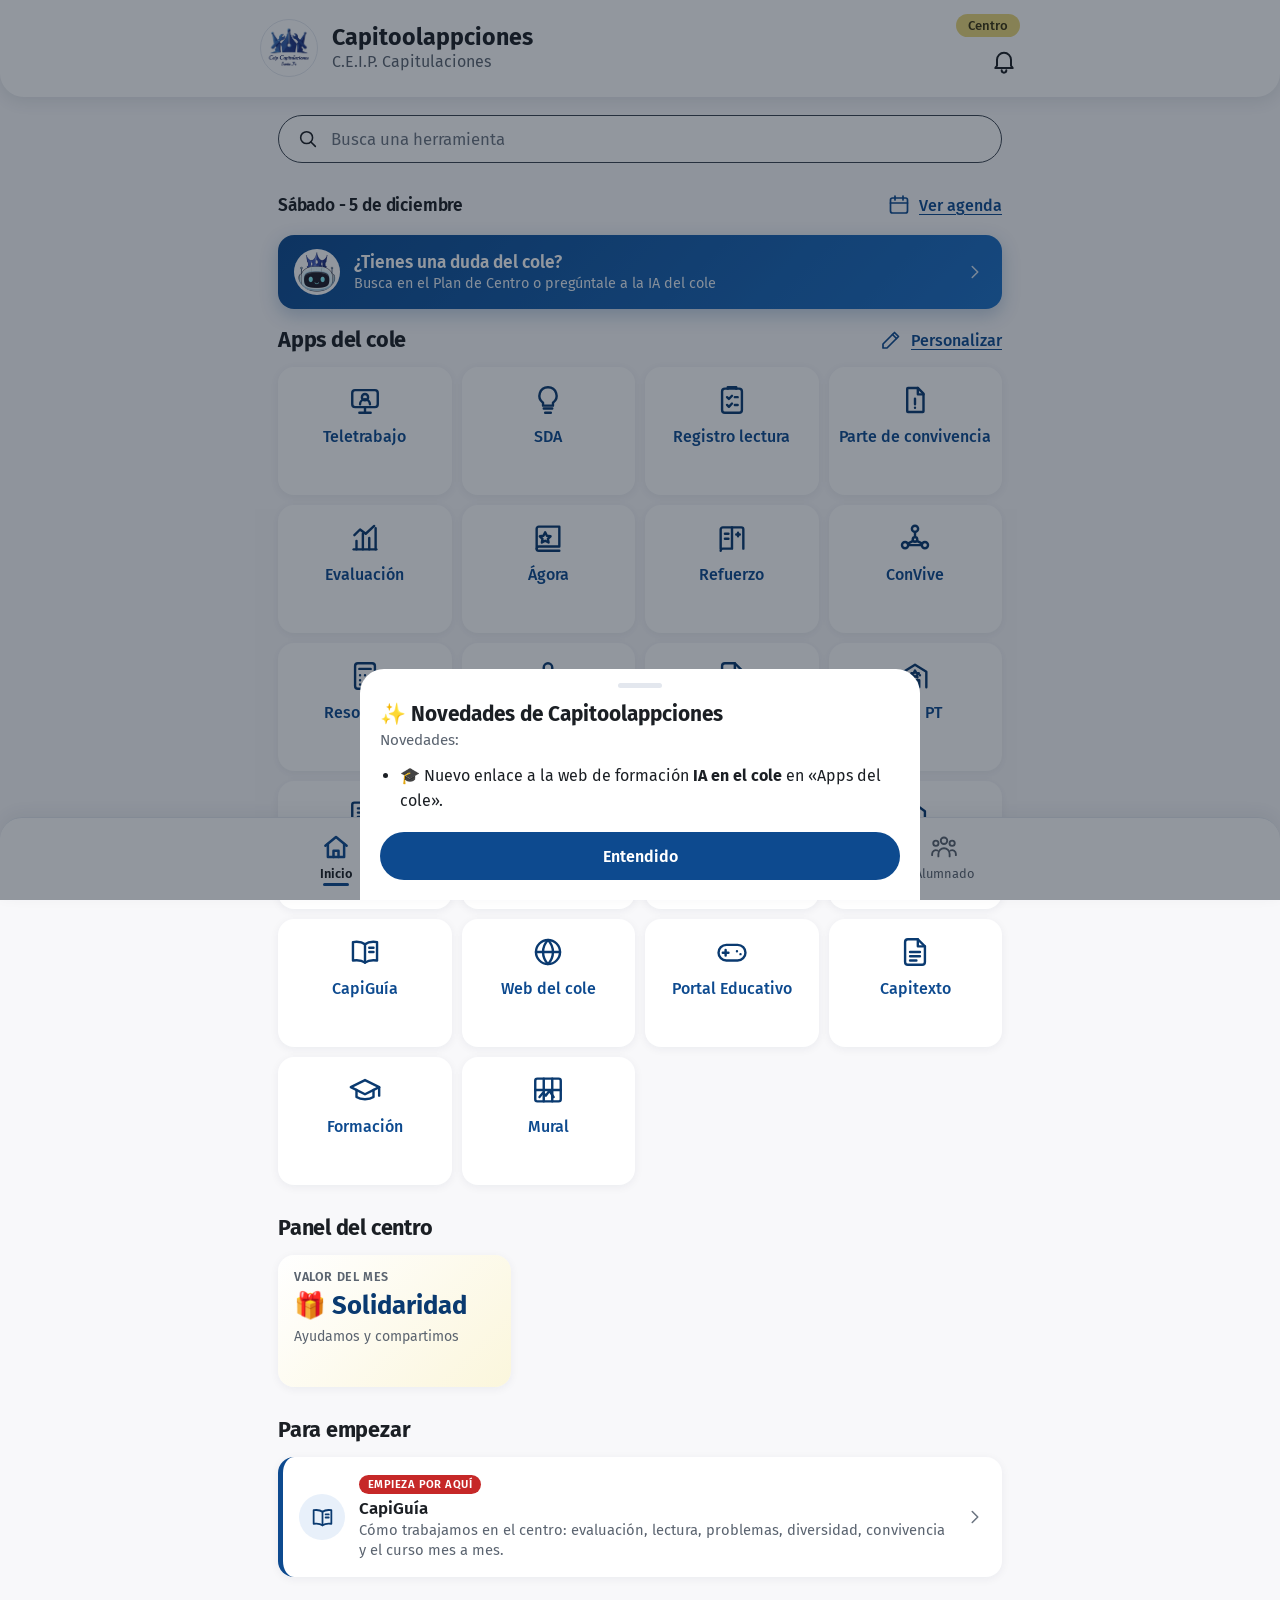
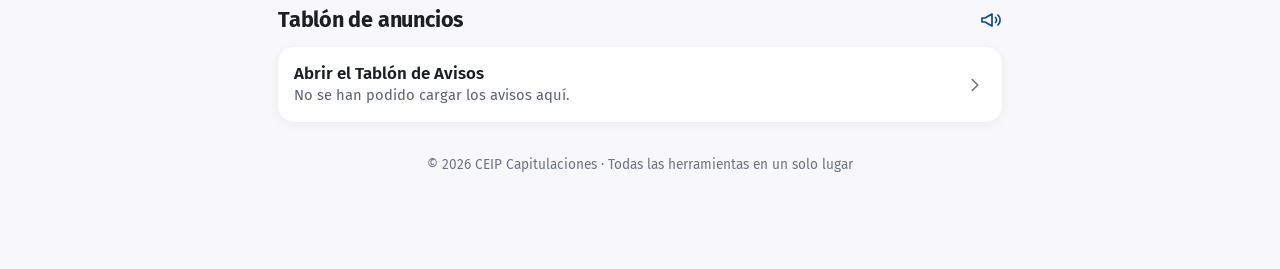
==== commit bb596fb9: "Apps del cole: enlace a la web de formación IA en el cole Co-Authored-By: Claude Opus 5.5 <noreply@a" ====
--- a/index.html
+++ b/index.html
@@ -434,7 +434,7 @@
     <h3 id="titNov">✨ Novedades de Capitoolappciones</h3>
     <p class="sub">Novedades:</p>
     <ul>
-      <li>🧩 Nuevas apps: <b>Mural Gigante</b> (trocea un PDF o una foto en folios para hacer un mural) y <b>Capitexto</b>, el procesador de textos del cole.</li>
+      <li>🎓 Nuevo enlace a la web de formación <b>IA en el cole</b> en «Apps del cole».</li>
     </ul>
     <div class="botones"><button class="btn prim" id="btnNovOk">Entendido</button></div>
   </div>
@@ -464,6 +464,7 @@
   podcast:'<rect x="9" y="3" width="6" height="11" rx="3"/><path d="M5.5 11a6.5 6.5 0 0 0 13 0"/><path d="M12 17.5V21M8.5 21h7"/>',
   texto:'<path d="M14 3H7a2 2 0 0 0-2 2v14a2 2 0 0 0 2 2h10a2 2 0 0 0 2-2V8z"/><path d="M14 3v5h5"/><path d="M8.5 12h7M8.5 15h7M8.5 18h4.5"/>',
   mural:'<rect x="3" y="4" width="18" height="16" rx="1.5"/><path d="M9 4v16M15 4v16M3 12h18"/><path d="m6 17 2.5-3 2 2 2.5-3.5 3 4.5"/>',
+  formacion:'<path d="M22 10 12 5 2 10l10 5 10-5z"/><path d="M6 12v5c3 2 9 2 12 0v-5"/><path d="M22 10v6"/>',
   chev:'<path d="m9 6 6 6-6 6"/>'
 };
 const svg = (k, cls='ico') => `<svg class="${cls}" viewBox="0 0 24 24" aria-hidden="true">${I[k]}</svg>`;
@@ -498,6 +499,8 @@
    desc:'Junta el audio de un podcast con fotos, vídeos, sintonía y efectos, y saca el vídeo, un clip para redes o el MP3'},
   {id:'capitexto', nom:'Capitexto · Procesador de textos', corto:'Capitexto', ic:'texto', cat:'gestion', url:'https://vunisal706-droid.github.io/central/texto/',
    desc:'Procesador de textos tipo Word: abre y guarda .docx, márgenes, encabezado y pie, tablas e imágenes'},
+  {id:'formacion', nom:'IA en el cole · Formación', corto:'Formación', ic:'formacion', cat:'pedagogico', url:'https://vunisal706-droid.github.io/formacion/',
+   desc:'Web de la formación «IA en el cole»: crea herramientas para tu centro con inteligencia artificial'},
   {id:'mural', nom:'Mural Gigante', corto:'Mural', ic:'mural', cat:'pedagogico', url:'https://vunisal706-droid.github.io/central/mural/',
    desc:'Trocea un PDF o una foto en varios folios solapados para imprimir un mural gigante'},
   {id:'parte', nom:'Parte de Convivencia', corto:'Parte de convivencia', ic:'parte', cat:'alumnado', url:'https://vunisal706-droid.github.io/parteconvivencia/',
@@ -914,7 +917,7 @@
 document.getElementById('tablon').addEventListener('click', e=>{ if (e.target.closest('a')) marcarVistos(); });
 
 /* ---------- Novedades (una sola vez por dispositivo) ---------- */
-const NOV = 'capi-novedades-seneca-v22';
+const NOV = 'capi-novedades-seneca-v23';
 const veloNov = document.getElementById('veloNov');
 if(!ls.get(NOV,false)) setTimeout(()=>veloNov.classList.add('abierto'), 500);
 document.getElementById('btnNovOk').onclick = ()=>{ ls.set(NOV,true); veloNov.classList.remove('abierto'); };
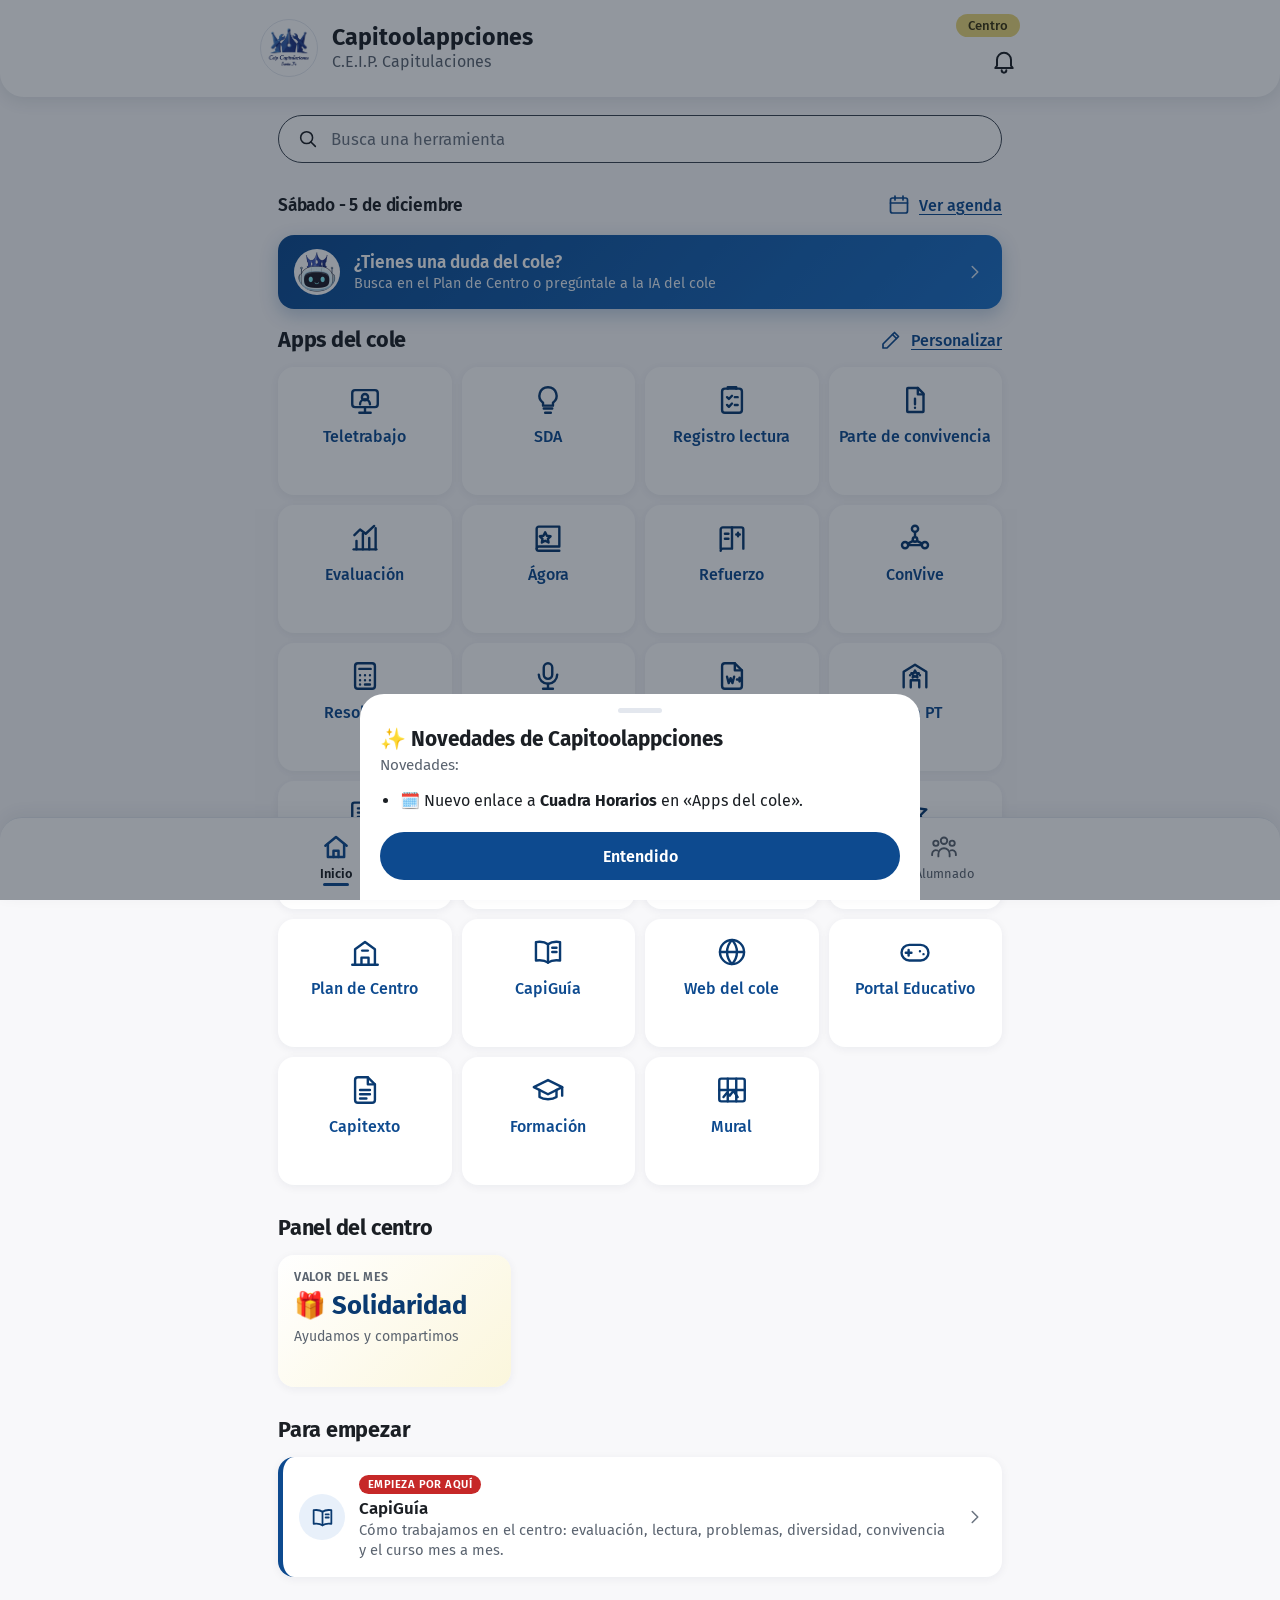
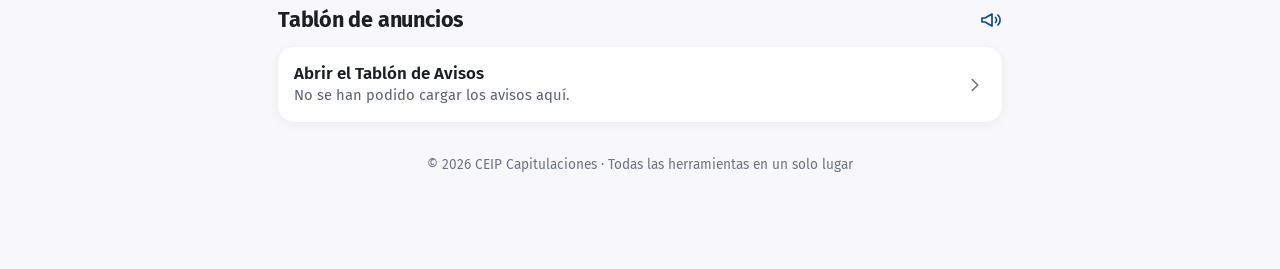
==== commit 87e384e1: "Añade Cuadra Horarios a «Apps del cole» Co-Authored-By: Claude Opus 5.5 <noreply@anthropic.com> Clau" ====
--- a/index.html
+++ b/index.html
@@ -434,7 +434,7 @@
     <h3 id="titNov">✨ Novedades de Capitoolappciones</h3>
     <p class="sub">Novedades:</p>
     <ul>
-      <li>🎓 Nuevo enlace a la web de formación <b>IA en el cole</b> en «Apps del cole».</li>
+      <li>🗓️ Nuevo enlace a <b>Cuadra Horarios</b> en «Apps del cole».</li>
     </ul>
     <div class="botones"><button class="btn prim" id="btnNovOk">Entendido</button></div>
   </div>
@@ -465,6 +465,7 @@
   texto:'<path d="M14 3H7a2 2 0 0 0-2 2v14a2 2 0 0 0 2 2h10a2 2 0 0 0 2-2V8z"/><path d="M14 3v5h5"/><path d="M8.5 12h7M8.5 15h7M8.5 18h4.5"/>',
   mural:'<rect x="3" y="4" width="18" height="16" rx="1.5"/><path d="M9 4v16M15 4v16M3 12h18"/><path d="m6 17 2.5-3 2 2 2.5-3.5 3 4.5"/>',
   formacion:'<path d="M22 10 12 5 2 10l10 5 10-5z"/><path d="M6 12v5c3 2 9 2 12 0v-5"/><path d="M22 10v6"/>',
+  horario:'<rect x="3.5" y="4.5" width="17" height="16" rx="2"/><path d="M3.5 9.5h17M9 9.5v11M14.5 9.5v11M3.5 15h17"/><path d="M8 2.5v4M16 2.5v4"/>',
   chev:'<path d="m9 6 6 6-6 6"/>'
 };
 const svg = (k, cls='ico') => `<svg class="${cls}" viewBox="0 0 24 24" aria-hidden="true">${I[k]}</svg>`;
@@ -475,6 +476,8 @@
    desc:'Avisos para familias y profesorado, actividades y reuniones'},
   {id:'agenda', nom:'Agenda del Equipo Directivo', corto:'Agenda', ic:'agenda', cat:'gestion', url:'https://vunisal706-droid.github.io/agenda/',
    desc:'Calendario escolar, tareas del curso y reuniones'},
+  {id:'horario', nom:'Cuadra Horarios', corto:'Horarios', ic:'horario', cat:'gestion', url:'https://vunisal706-droid.github.io/horario/',
+   desc:'Generador de horarios del centro: reparte las sesiones de cada grupo y comprueba que todo cuadra'},
   {id:'capiguia', nom:'CapiGuía', corto:'CapiGuía', ic:'guia', cat:'gestion', url:'https://vunisal706-droid.github.io/capiguia/',
    desc:'Cómo trabajamos en el centro: evaluación, lectura, problemas, diversidad, convivencia y el curso mes a mes.', destacada:true},
   {id:'teletrabajo', nom:'Teletrabajo', corto:'Teletrabajo', ic:'reunion', cat:'gestion', url:'https://vunisal706-droid.github.io/teletrabajo/',
@@ -541,7 +544,7 @@
 
 /* ---------- Acciones rápidas ---------- */
 const MAX_RAP = 99;
-const ORDEN_INICIO = ['teletrabajo','sda','registro','parte','gestorevalu','agora','refuerzo','convive','resolucion','podcast','pdfword','aulapt','tablon','agenda','programas','pcentro','capiguia','web','portal'];
+const ORDEN_INICIO = ['teletrabajo','sda','registro','parte','gestorevalu','agora','refuerzo','convive','resolucion','podcast','pdfword','aulapt','tablon','agenda','horario','programas','pcentro','capiguia','web','portal'];
 const POR_DEFECTO = [...ORDEN_INICIO, ...APPS.map(a=>a.id).filter(id=>!ORDEN_INICIO.includes(id))];
 let favoritas = ls.get('capi-rapidas', POR_DEFECTO).filter(id=>porId[id]).slice(0,MAX_RAP);
 // Una sola vez: añadir la Web del cole a quien ya tenía sus acciones guardadas
@@ -574,6 +577,11 @@
 if (!ls.get('capi-apps-podcast', false)){
   if (!favoritas.includes('podcast')){ const i = favoritas.indexOf('resolucion'); favoritas.splice(i<0?favoritas.length:i+1, 0, 'podcast'); }
   ls.set('capi-rapidas', favoritas); ls.set('capi-apps-podcast', true);
+}
+// Una sola vez: añadir Cuadra Horarios a quien ya tenía su lista guardada
+if (!ls.get('capi-apps-horario', false)){
+  if (!favoritas.includes('horario')){ const i = favoritas.indexOf('agenda'); favoritas.splice(i<0?favoritas.length:i+1, 0, 'horario'); }
+  ls.set('capi-rapidas', favoritas); ls.set('capi-apps-horario', true);
 }
 function pintarRapidas(){
   document.getElementById('rapidas').innerHTML = favoritas.map(id=>{
@@ -917,7 +925,7 @@
 document.getElementById('tablon').addEventListener('click', e=>{ if (e.target.closest('a')) marcarVistos(); });
 
 /* ---------- Novedades (una sola vez por dispositivo) ---------- */
-const NOV = 'capi-novedades-seneca-v23';
+const NOV = 'capi-novedades-seneca-v24';
 const veloNov = document.getElementById('veloNov');
 if(!ls.get(NOV,false)) setTimeout(()=>veloNov.classList.add('abierto'), 500);
 document.getElementById('btnNovOk').onclick = ()=>{ ls.set(NOV,true); veloNov.classList.remove('abierto'); };
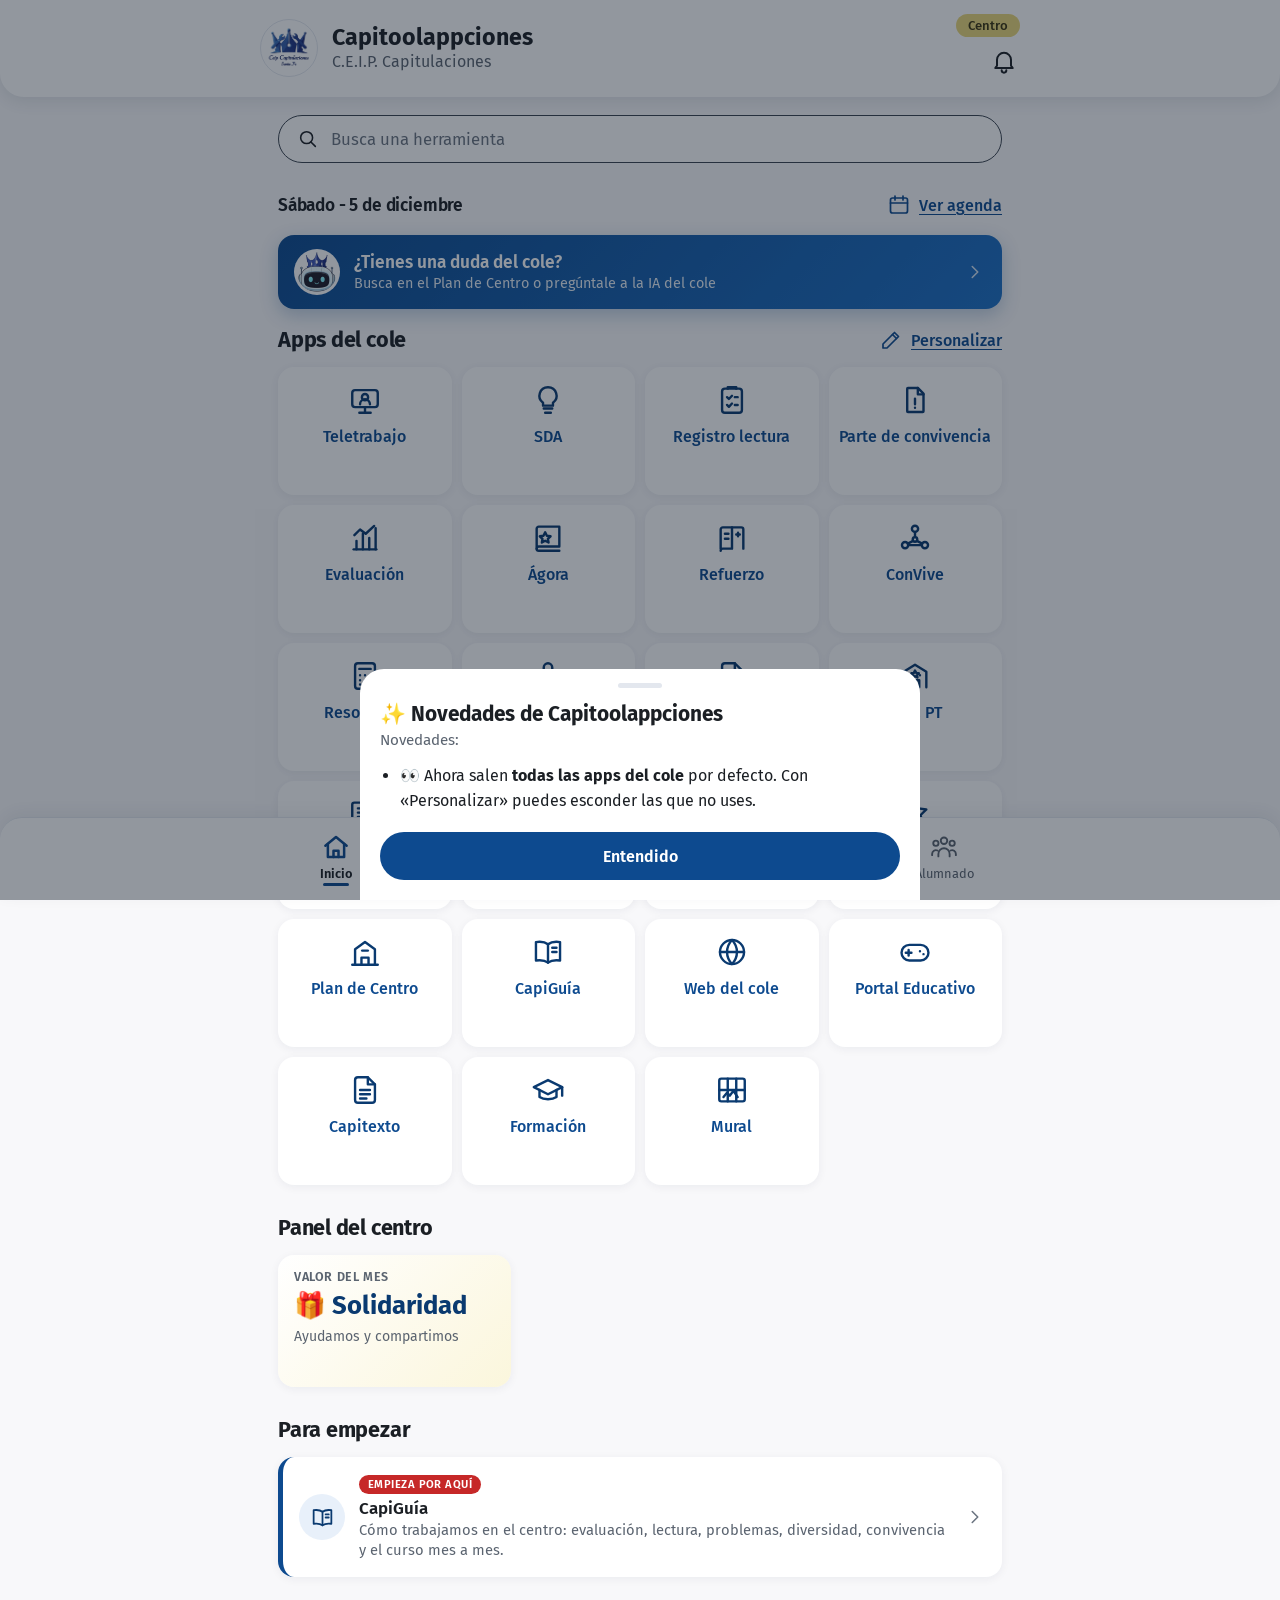
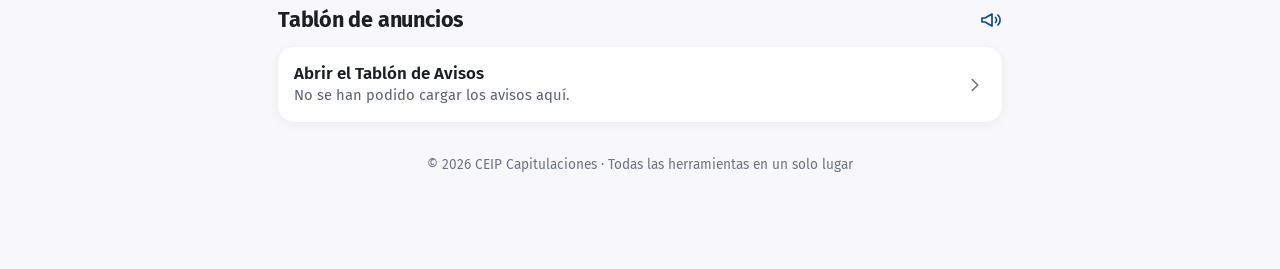
==== commit 92560470: "Apps del cole: todas visibles por defecto; se guarda lo que se oculta Co-Authored-By: Claude Sonnet " ====
--- a/index.html
+++ b/index.html
@@ -418,7 +418,7 @@
   <div class="hoja">
     <div class="asa"></div>
     <h3 id="titPers">Personalizar apps del cole</h3>
-    <p class="sub">Marca las apps que quieres ver en la página principal (<b id="cuentaSel">0</b> marcadas). Se guarda en este dispositivo.</p>
+    <p class="sub">Salen todas las apps. Desmarca las que quieras esconder (<b id="cuentaSel">0</b> visibles). Se guarda en este dispositivo.</p>
     <div id="opciones"></div>
     <div class="botones">
       <button class="btn sec" id="btnCancelar">Cancelar</button>
@@ -434,7 +434,7 @@
     <h3 id="titNov">✨ Novedades de Capitoolappciones</h3>
     <p class="sub">Novedades:</p>
     <ul>
-      <li>🗓️ Nuevo enlace a <b>Cuadra Horarios</b> en «Apps del cole».</li>
+      <li>👀 Ahora salen <b>todas las apps del cole</b> por defecto. Con «Personalizar» puedes esconder las que no uses.</li>
     </ul>
     <div class="botones"><button class="btn prim" id="btnNovOk">Entendido</button></div>
   </div>
@@ -546,45 +546,11 @@
 const MAX_RAP = 99;
 const ORDEN_INICIO = ['teletrabajo','sda','registro','parte','gestorevalu','agora','refuerzo','convive','resolucion','podcast','pdfword','aulapt','tablon','agenda','horario','programas','pcentro','capiguia','web','portal'];
 const POR_DEFECTO = [...ORDEN_INICIO, ...APPS.map(a=>a.id).filter(id=>!ORDEN_INICIO.includes(id))];
-let favoritas = ls.get('capi-rapidas', POR_DEFECTO).filter(id=>porId[id]).slice(0,MAX_RAP);
-// Una sola vez: añadir la Web del cole a quien ya tenía sus acciones guardadas
-if (!ls.get('capi-rapidas-web', false)){
-  if (!favoritas.includes('web')) favoritas = ['web', ...favoritas].slice(0,MAX_RAP);
-  ls.set('capi-rapidas', favoritas); ls.set('capi-rapidas-web', true);
-}
-if (!ls.get('capi-rapidas-8', false)){
-  POR_DEFECTO.forEach(id=>{ if (favoritas.length<MAX_RAP && !favoritas.includes(id)) favoritas.push(id); });
-  ls.set('capi-rapidas', favoritas); ls.set('capi-rapidas-8', true);
-}
-// Una sola vez: pasan a verse todas las apps del cole (también las que no estaban marcadas)
-if (!ls.get('capi-apps-todas', false)){
-  const nuevas = POR_DEFECTO.filter(id=>!favoritas.includes(id));
-  const arriba = ['tablon','agenda'].filter(id=>nuevas.includes(id));
-  favoritas = [...(favoritas.includes('web')?['web']:[]), ...arriba, ...favoritas.filter(id=>id!=='web'), ...nuevas.filter(id=>!arriba.includes(id))];
-  ls.set('capi-rapidas', favoritas); ls.set('capi-apps-todas', true);
-}
-// Una sola vez: nuevo orden de las apps (se respetan las que cada uno haya ocultado)
-if (!ls.get('capi-apps-orden-v2', false)){
-  const pos = id => { const i = POR_DEFECTO.indexOf(id); return i<0 ? 999 : i; };
-  favoritas = favoritas.slice().sort((a,b)=>pos(a)-pos(b));
-  ls.set('capi-rapidas', favoritas); ls.set('capi-apps-orden-v2', true);
-}
-// Una sola vez: añadir Podcast a Vídeo a quien ya tenía su lista guardada
-if (!ls.get('capi-apps-pdfword', false)){
-  if (!favoritas.includes('pdfword')){ const i = favoritas.indexOf('podcast'); favoritas.splice(i<0?favoritas.length:i+1, 0, 'pdfword'); }
-  ls.set('capi-rapidas', favoritas); ls.set('capi-apps-pdfword', true);
-}
-if (!ls.get('capi-apps-podcast', false)){
-  if (!favoritas.includes('podcast')){ const i = favoritas.indexOf('resolucion'); favoritas.splice(i<0?favoritas.length:i+1, 0, 'podcast'); }
-  ls.set('capi-rapidas', favoritas); ls.set('capi-apps-podcast', true);
-}
-// Una sola vez: añadir Cuadra Horarios a quien ya tenía su lista guardada
-if (!ls.get('capi-apps-horario', false)){
-  if (!favoritas.includes('horario')){ const i = favoritas.indexOf('agenda'); favoritas.splice(i<0?favoritas.length:i+1, 0, 'horario'); }
-  ls.set('capi-rapidas', favoritas); ls.set('capi-apps-horario', true);
-}
+// Se guarda lo que se OCULTA: por defecto salen todas las apps (también las nuevas que se añadan)
+let ocultas = ls.get('capi-ocultas', []).filter(id=>porId[id]);
+const visibles = ()=> POR_DEFECTO.filter(id=>!ocultas.includes(id));
 function pintarRapidas(){
-  document.getElementById('rapidas').innerHTML = favoritas.map(id=>{
+  document.getElementById('rapidas').innerHTML = visibles().map(id=>{
     const a = porId[id];
     return `<a class="rapida" href="${a.url}" target="_blank" rel="noopener" title="${esc(a.nom)}">${svg(a.ic)}<span>${esc(a.corto)}</span></a>`;
   }).join('');
@@ -595,22 +561,21 @@
 let seleccion = [];
 function pintarOpciones(){
   document.getElementById('cuentaSel').textContent = seleccion.length;
-  document.getElementById('opciones').innerHTML = APPS.map(a=>{
-    const marcada = seleccion.includes(a.id), bloq = !marcada && seleccion.length>=MAX_RAP;
-    return `<label class="opcion${bloq?' bloq':''}"><span class="ic">${svg(a.ic)}</span><span>${esc(a.nom)}</span>
-      <input type="checkbox" data-id="${a.id}" ${marcada?'checked':''} ${bloq?'disabled':''}></label>`;
+  document.getElementById('opciones').innerHTML = POR_DEFECTO.map(id=>porId[id]).map(a=>{
+    const marcada = seleccion.includes(a.id);
+    return `<label class="opcion"><span class="ic">${svg(a.ic)}</span><span>${esc(a.nom)}</span>
+      <input type="checkbox" data-id="${a.id}" ${marcada?'checked':''}></label>`;
   }).join('');
 }
 document.getElementById('opciones').addEventListener('change', e=>{
   const id = e.target.dataset.id; if(!id) return;
-  if(e.target.checked){ if(seleccion.length<MAX_RAP) seleccion.push(id); } else seleccion = seleccion.filter(x=>x!==id);
+  if(e.target.checked){ if(!seleccion.includes(id)) seleccion.push(id); } else seleccion = seleccion.filter(x=>x!==id);
   pintarOpciones();
 });
-document.getElementById('btnPersonalizar').onclick = ()=>{ seleccion = favoritas.slice(); pintarOpciones(); veloPers.classList.add('abierto'); };
+document.getElementById('btnPersonalizar').onclick = ()=>{ seleccion = visibles(); pintarOpciones(); veloPers.classList.add('abierto'); };
 document.getElementById('btnCancelar').onclick = ()=> veloPers.classList.remove('abierto');
 document.getElementById('btnGuardar').onclick = ()=>{
-  if(!seleccion.length) seleccion = POR_DEFECTO.slice();
-  favoritas = seleccion.slice(); ls.set('capi-rapidas', favoritas); pintarRapidas(); veloPers.classList.remove('abierto');
+  ocultas = POR_DEFECTO.filter(id=>!seleccion.includes(id)); ls.set('capi-ocultas', ocultas); pintarRapidas(); veloPers.classList.remove('abierto');
 };
 veloPers.addEventListener('click', e=>{ if(e.target===veloPers) veloPers.classList.remove('abierto'); });
 
@@ -925,7 +890,7 @@
 document.getElementById('tablon').addEventListener('click', e=>{ if (e.target.closest('a')) marcarVistos(); });
 
 /* ---------- Novedades (una sola vez por dispositivo) ---------- */
-const NOV = 'capi-novedades-seneca-v24';
+const NOV = 'capi-novedades-seneca-v25';
 const veloNov = document.getElementById('veloNov');
 if(!ls.get(NOV,false)) setTimeout(()=>veloNov.classList.add('abierto'), 500);
 document.getElementById('btnNovOk').onclick = ()=>{ ls.set(NOV,true); veloNov.classList.remove('abierto'); };
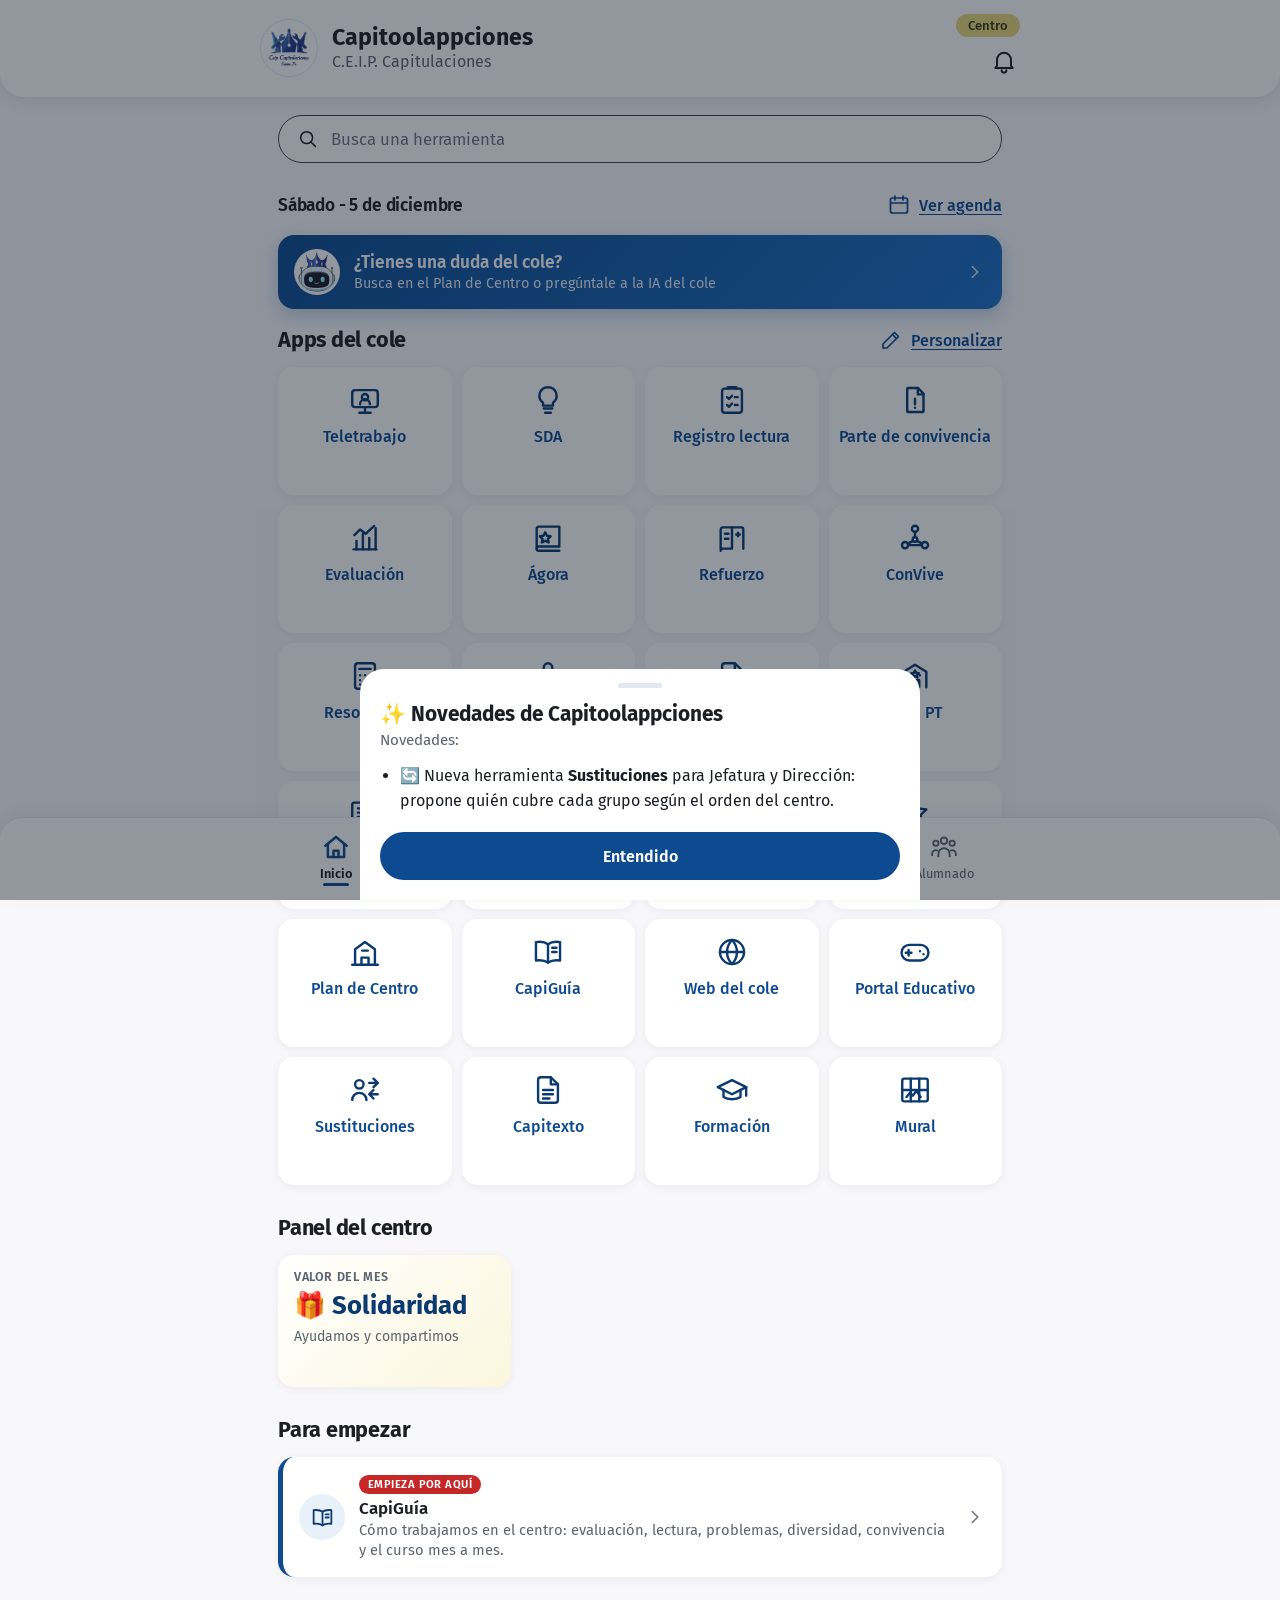
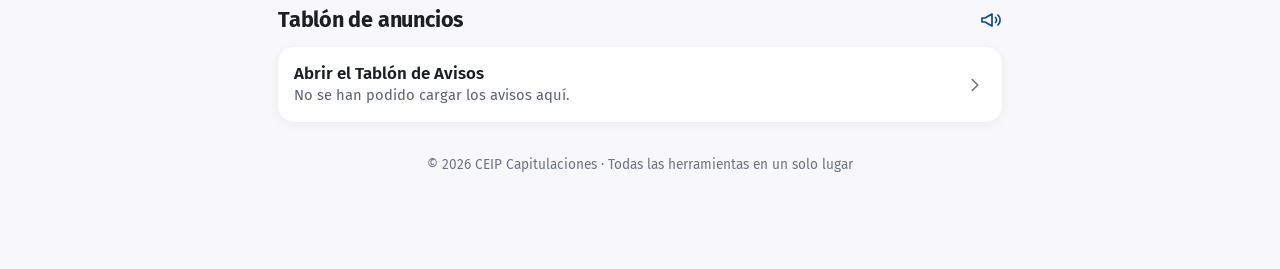
==== commit d1f70b57: "Nueva herramienta: Sustituciones (Jefatura y Dirección) Co-Authored-By: Claude Opus 5.5 <noreply@ant" ====
--- a/index.html
+++ b/index.html
@@ -434,7 +434,7 @@
     <h3 id="titNov">✨ Novedades de Capitoolappciones</h3>
     <p class="sub">Novedades:</p>
     <ul>
-      <li>👀 Ahora salen <b>todas las apps del cole</b> por defecto. Con «Personalizar» puedes esconder las que no uses.</li>
+      <li>🔄 Nueva herramienta <b>Sustituciones</b> para Jefatura y Dirección: propone quién cubre cada grupo según el orden del centro.</li>
     </ul>
     <div class="botones"><button class="btn prim" id="btnNovOk">Entendido</button></div>
   </div>
@@ -455,6 +455,7 @@
   registro:'<rect x="5" y="4" width="14" height="17" rx="2"/><path d="M9 4V3h6v1"/><path d="m8.5 10 1.3 1.3L12 9M8.5 15.5l1.3 1.3L12 14.5M14 10h2M14 15.5h2"/>',
   portal:'<rect x="2.5" y="7" width="19" height="11" rx="5.5"/><path d="M7.5 10.5v4M5.5 12.5h4"/><path d="M15.5 11.5h.01M18 13.5h.01"/>',
   web:'<circle cx="12" cy="12" r="8.5"/><path d="M3.5 12h17M12 3.5c2.3 2.4 3.5 5.2 3.5 8.5s-1.2 6.1-3.5 8.5c-2.3-2.4-3.5-5.2-3.5-8.5s1.2-6.1 3.5-8.5z"/>',
+  sustituciones:'<circle cx="8" cy="8" r="3"/><path d="M3 19c0-3 2.2-5 5-5s5 2 5 5"/><path d="M15 7h6M18 4l3 3-3 3"/><path d="M21 15h-6M18 12l-3 3 3 3"/>',
   agenda:'<rect x="3.5" y="5" width="17" height="15" rx="2"/><path d="M3.5 10h17M8 3v4M16 3v4"/><path d="M7.5 13.5h2M11 13.5h2M14.5 13.5h2M7.5 16.5h2M11 16.5h2"/>',
   tablon:'<rect x="3" y="4" width="18" height="13" rx="1.5"/><path d="M8 21l2-4M16 21l-2-4"/><path d="M7 8h6M7 11h10M7 14h4"/><circle cx="17" cy="8" r="1"/>',
   aulapt:'<path d="M4 20V9l8-5 8 5v11"/><path d="M9 20v-5h6v5"/><path d="M8.5 11.5h.01M15.5 11.5h.01"/><path d="M12 8.2l.9 1.6 1.8.3-1.3 1.2.3 1.8-1.7-.9-1.6.9.3-1.8-1.3-1.2 1.8-.3z"/>',
@@ -474,6 +475,8 @@
 const APPS = [
   {id:'tablon', nom:'Tablón de Avisos', corto:'Tablón', ic:'tablon', cat:'gestion', url:'https://vunisal706-droid.github.io/tablon/',
    desc:'Avisos para familias y profesorado, actividades y reuniones'},
+  {id:'sustituciones', nom:'Sustituciones', corto:'Sustituciones', ic:'sustituciones', cat:'gestion', url:'https://vunisal706-droid.github.io/central/sustituciones/',
+   desc:'Jefatura y Dirección: quién cubre cada grupo cuando falta alguien, según el orden de sustituciones'},
   {id:'agenda', nom:'Agenda del Equipo Directivo', corto:'Agenda', ic:'agenda', cat:'gestion', url:'https://vunisal706-droid.github.io/agenda/',
    desc:'Calendario escolar, tareas del curso y reuniones'},
   {id:'horario', nom:'Cuadra Horarios', corto:'Horarios', ic:'horario', cat:'gestion', url:'https://vunisal706-droid.github.io/horario/',
@@ -890,7 +893,7 @@
 document.getElementById('tablon').addEventListener('click', e=>{ if (e.target.closest('a')) marcarVistos(); });
 
 /* ---------- Novedades (una sola vez por dispositivo) ---------- */
-const NOV = 'capi-novedades-seneca-v25';
+const NOV = 'capi-novedades-seneca-v26';
 const veloNov = document.getElementById('veloNov');
 if(!ls.get(NOV,false)) setTimeout(()=>veloNov.classList.add('abierto'), 500);
 document.getElementById('btnNovOk').onclick = ()=>{ ls.set(NOV,true); veloNov.classList.remove('abierto'); };
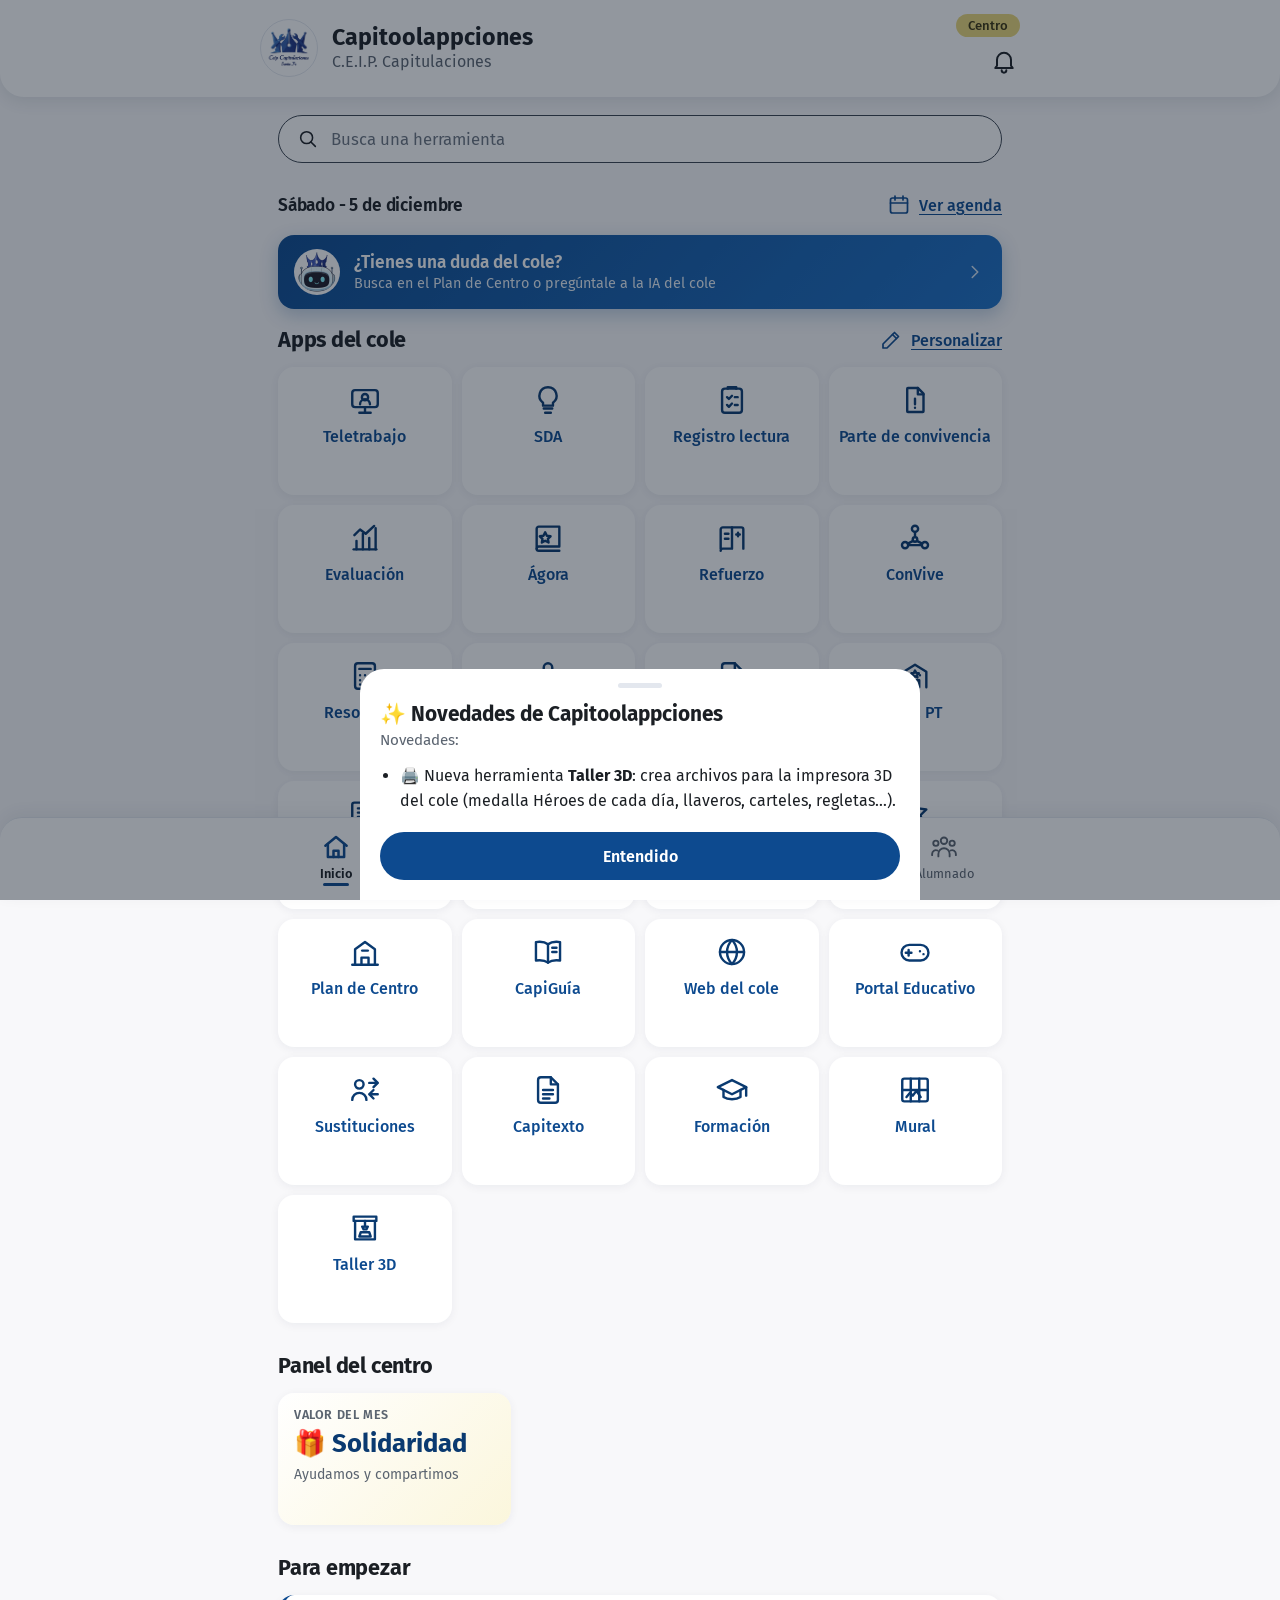
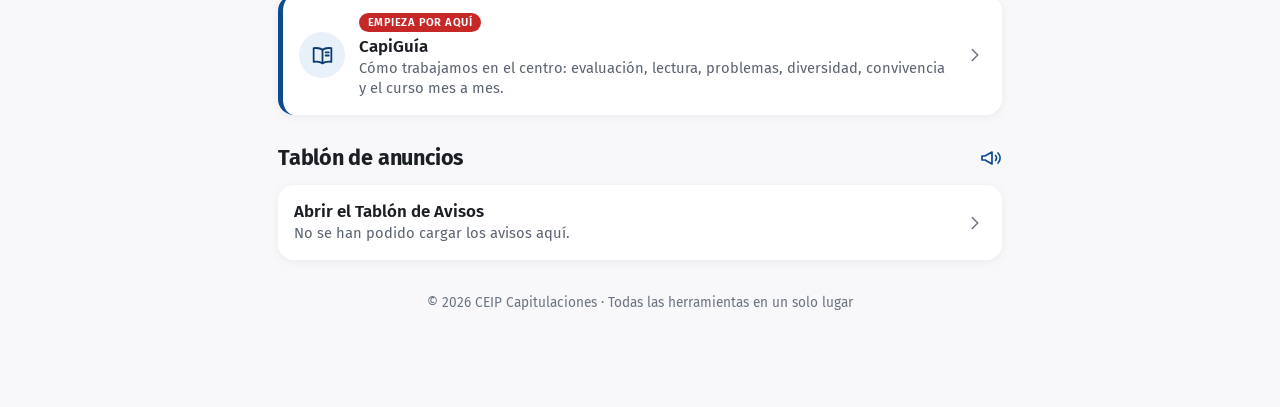
==== commit c261690b: "Capitoolappciones: añadir Taller 3D a las apps del cole Co-Authored-By: Claude Opus 5.5 <noreply@ant" ====
--- a/index.html
+++ b/index.html
@@ -434,7 +434,7 @@
     <h3 id="titNov">✨ Novedades de Capitoolappciones</h3>
     <p class="sub">Novedades:</p>
     <ul>
-      <li>🔄 Nueva herramienta <b>Sustituciones</b> para Jefatura y Dirección: propone quién cubre cada grupo según el orden del centro.</li>
+      <li>🖨️ Nueva herramienta <b>Taller 3D</b>: crea archivos para la impresora 3D del cole (medalla Héroes de cada día, llaveros, carteles, regletas…).</li>
     </ul>
     <div class="botones"><button class="btn prim" id="btnNovOk">Entendido</button></div>
   </div>
@@ -467,6 +467,7 @@
   mural:'<rect x="3" y="4" width="18" height="16" rx="1.5"/><path d="M9 4v16M15 4v16M3 12h18"/><path d="m6 17 2.5-3 2 2 2.5-3.5 3 4.5"/>',
   formacion:'<path d="M22 10 12 5 2 10l10 5 10-5z"/><path d="M6 12v5c3 2 9 2 12 0v-5"/><path d="M22 10v6"/>',
   horario:'<rect x="3.5" y="4.5" width="17" height="16" rx="2"/><path d="M3.5 9.5h17M9 9.5v11M14.5 9.5v11M3.5 15h17"/><path d="M8 2.5v4M16 2.5v4"/>',
+  impresora3d:'<path d="M4 4h16v3H4z"/><path d="M5 7v13h14V7"/><path d="M12 7v4"/><path d="M10 11h4l-1 2h-2z"/><path d="M8 18h8l-1-3H9z"/>',
   chev:'<path d="m9 6 6 6-6 6"/>'
 };
 const svg = (k, cls='ico') => `<svg class="${cls}" viewBox="0 0 24 24" aria-hidden="true">${I[k]}</svg>`;
@@ -509,6 +510,8 @@
    desc:'Web de la formación «IA en el cole»: crea herramientas para tu centro con inteligencia artificial'},
   {id:'mural', nom:'Mural Gigante', corto:'Mural', ic:'mural', cat:'pedagogico', url:'https://vunisal706-droid.github.io/central/mural/',
    desc:'Trocea un PDF o una foto en varios folios solapados para imprimir un mural gigante'},
+  {id:'taller3d', nom:'Taller 3D', corto:'Taller 3D', ic:'impresora3d', cat:'pedagogico', url:'https://vunisal706-droid.github.io/central/taller3d/',
+   desc:'Crea archivos para la impresora 3D: medalla Héroes de cada día, llaveros, carteles, regletas, letras, sellos y más'},
   {id:'parte', nom:'Parte de Convivencia', corto:'Parte de convivencia', ic:'parte', cat:'alumnado', url:'https://vunisal706-droid.github.io/parteconvivencia/',
    desc:'Registro y gestión de incidencias de convivencia escolar'},
   {id:'aulapt', nom:'Aula PT', corto:'Aula PT', ic:'aulapt', cat:'alumnado', url:'https://vunisal706-droid.github.io/aulapt/index.html#home',
@@ -893,7 +896,7 @@
 document.getElementById('tablon').addEventListener('click', e=>{ if (e.target.closest('a')) marcarVistos(); });
 
 /* ---------- Novedades (una sola vez por dispositivo) ---------- */
-const NOV = 'capi-novedades-seneca-v26';
+const NOV = 'capi-novedades-seneca-v27';
 const veloNov = document.getElementById('veloNov');
 if(!ls.get(NOV,false)) setTimeout(()=>veloNov.classList.add('abierto'), 500);
 document.getElementById('btnNovOk').onclick = ()=>{ ls.set(NOV,true); veloNov.classList.remove('abierto'); };
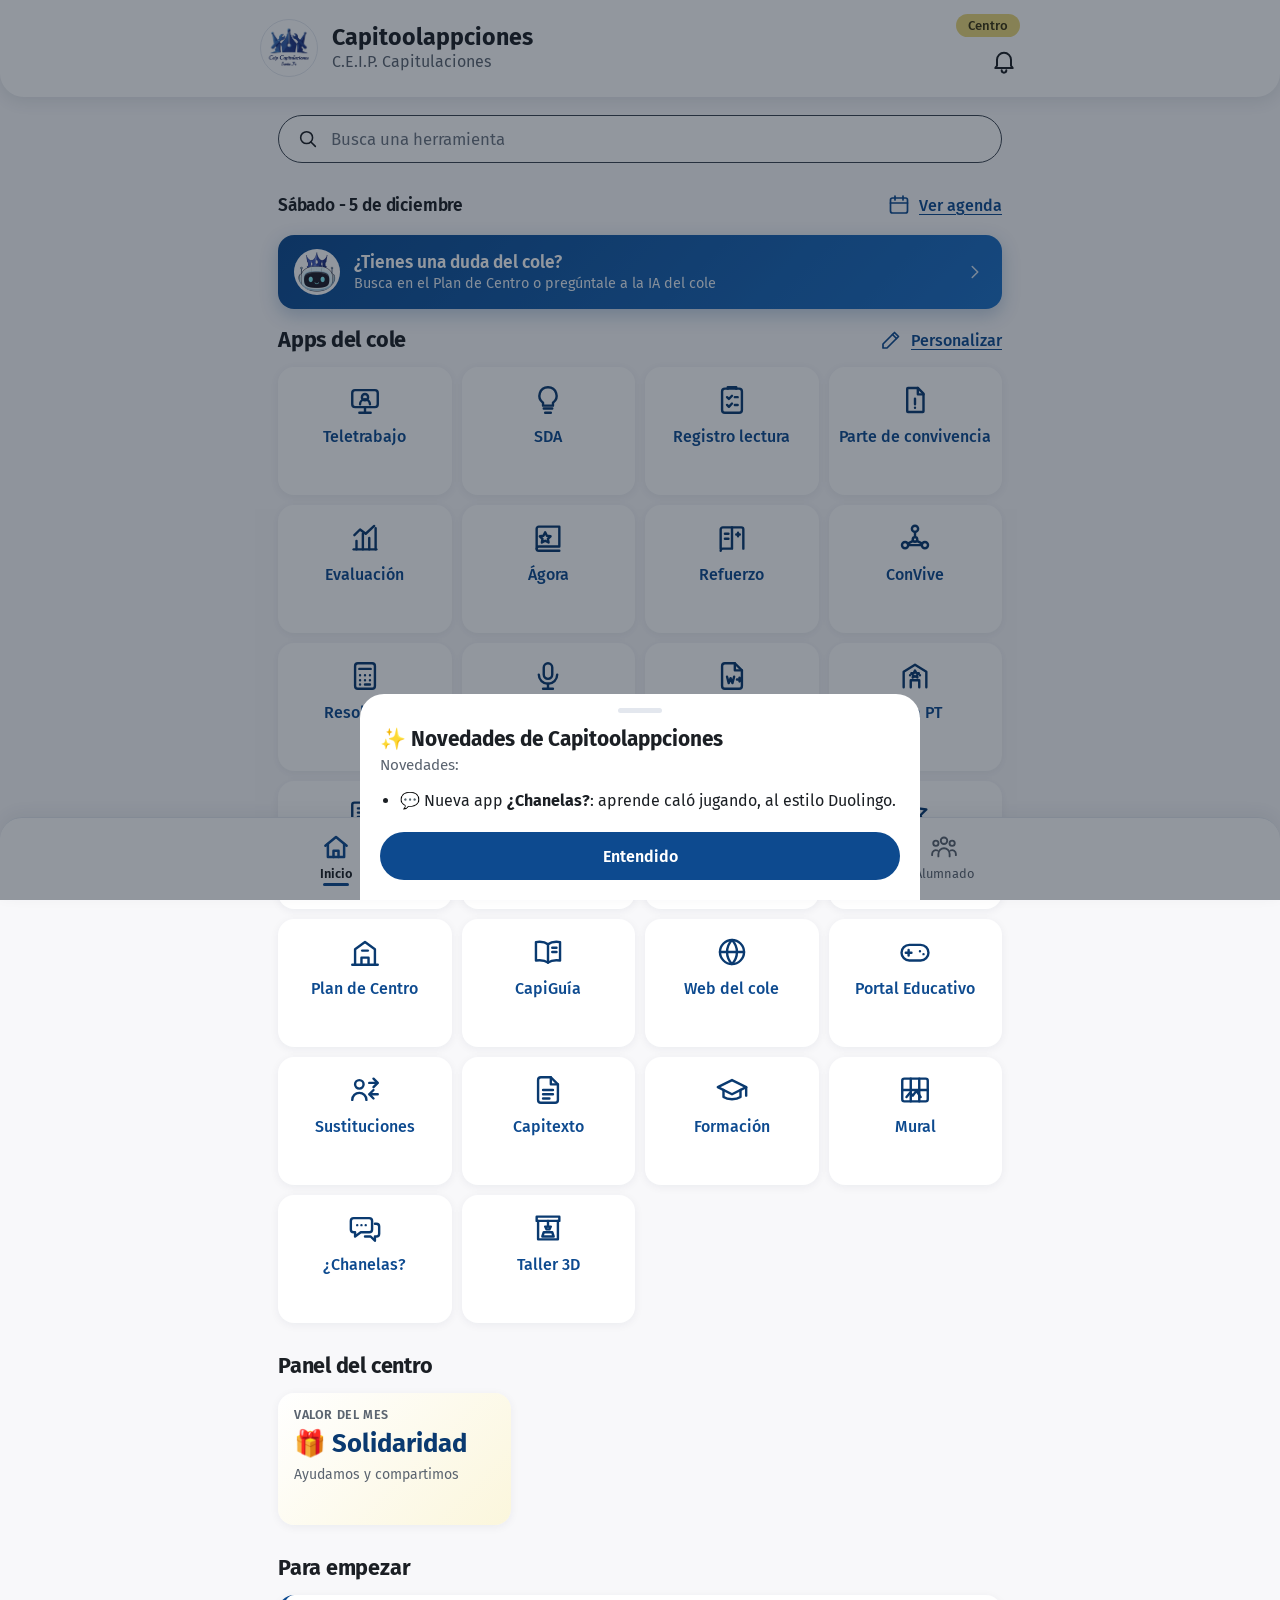
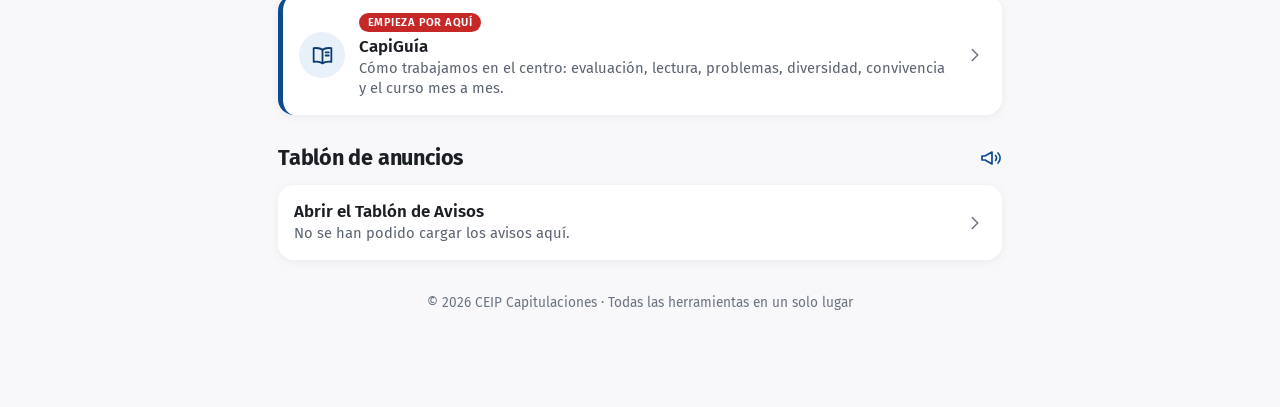
==== commit ab40c79a: "¿Chanelas?: app para aprender caló al estilo Duolingo, enlazada en Capitoolappciones Co-Authored-By:" ====
--- a/index.html
+++ b/index.html
@@ -434,7 +434,7 @@
     <h3 id="titNov">✨ Novedades de Capitoolappciones</h3>
     <p class="sub">Novedades:</p>
     <ul>
-      <li>🖨️ Nueva herramienta <b>Taller 3D</b>: crea archivos para la impresora 3D del cole (medalla Héroes de cada día, llaveros, carteles, regletas…).</li>
+      <li>💬 Nueva app <b>¿Chanelas?</b>: aprende caló jugando, al estilo Duolingo.</li>
     </ul>
     <div class="botones"><button class="btn prim" id="btnNovOk">Entendido</button></div>
   </div>
@@ -468,6 +468,7 @@
   formacion:'<path d="M22 10 12 5 2 10l10 5 10-5z"/><path d="M6 12v5c3 2 9 2 12 0v-5"/><path d="M22 10v6"/>',
   horario:'<rect x="3.5" y="4.5" width="17" height="16" rx="2"/><path d="M3.5 9.5h17M9 9.5v11M14.5 9.5v11M3.5 15h17"/><path d="M8 2.5v4M16 2.5v4"/>',
   impresora3d:'<path d="M4 4h16v3H4z"/><path d="M5 7v13h14V7"/><path d="M12 7v4"/><path d="M10 11h4l-1 2h-2z"/><path d="M8 18h8l-1-3H9z"/>',
+  chanelas:'<path d="M4 5h11a2 2 0 0 1 2 2v6a2 2 0 0 1-2 2H9l-4 3v-3H4a2 2 0 0 1-2-2V7a2 2 0 0 1 2-2z"/><path d="M19 9h1a2 2 0 0 1 2 2v5a2 2 0 0 1-2 2h-1v3l-3-3h-4"/><path d="M6.5 10h.01M9.5 10h.01M12.5 10h.01"/>',
   chev:'<path d="m9 6 6 6-6 6"/>'
 };
 const svg = (k, cls='ico') => `<svg class="${cls}" viewBox="0 0 24 24" aria-hidden="true">${I[k]}</svg>`;
@@ -510,6 +511,8 @@
    desc:'Web de la formación «IA en el cole»: crea herramientas para tu centro con inteligencia artificial'},
   {id:'mural', nom:'Mural Gigante', corto:'Mural', ic:'mural', cat:'pedagogico', url:'https://vunisal706-droid.github.io/central/mural/',
    desc:'Trocea un PDF o una foto en varios folios solapados para imprimir un mural gigante'},
+  {id:'chanelas', nom:'¿Chanelas? · Aprende caló', corto:'¿Chanelas?', ic:'chanelas', cat:'pedagogico', url:'https://vunisal706-droid.github.io/central/chanelas/',
+   desc:'Aprende caló jugando, al estilo Duolingo: palabras, frases, audio, vidas y racha'},
   {id:'taller3d', nom:'Taller 3D', corto:'Taller 3D', ic:'impresora3d', cat:'pedagogico', url:'https://vunisal706-droid.github.io/central/taller3d/',
    desc:'Crea archivos para la impresora 3D: medalla Héroes de cada día, llaveros, carteles, regletas, letras, sellos y más'},
   {id:'parte', nom:'Parte de Convivencia', corto:'Parte de convivencia', ic:'parte', cat:'alumnado', url:'https://vunisal706-droid.github.io/parteconvivencia/',
@@ -896,7 +899,7 @@
 document.getElementById('tablon').addEventListener('click', e=>{ if (e.target.closest('a')) marcarVistos(); });
 
 /* ---------- Novedades (una sola vez por dispositivo) ---------- */
-const NOV = 'capi-novedades-seneca-v27';
+const NOV = 'capi-novedades-seneca-v28';
 const veloNov = document.getElementById('veloNov');
 if(!ls.get(NOV,false)) setTimeout(()=>veloNov.classList.add('abierto'), 500);
 document.getElementById('btnNovOk').onclick = ()=>{ ls.set(NOV,true); veloNov.classList.remove('abierto'); };
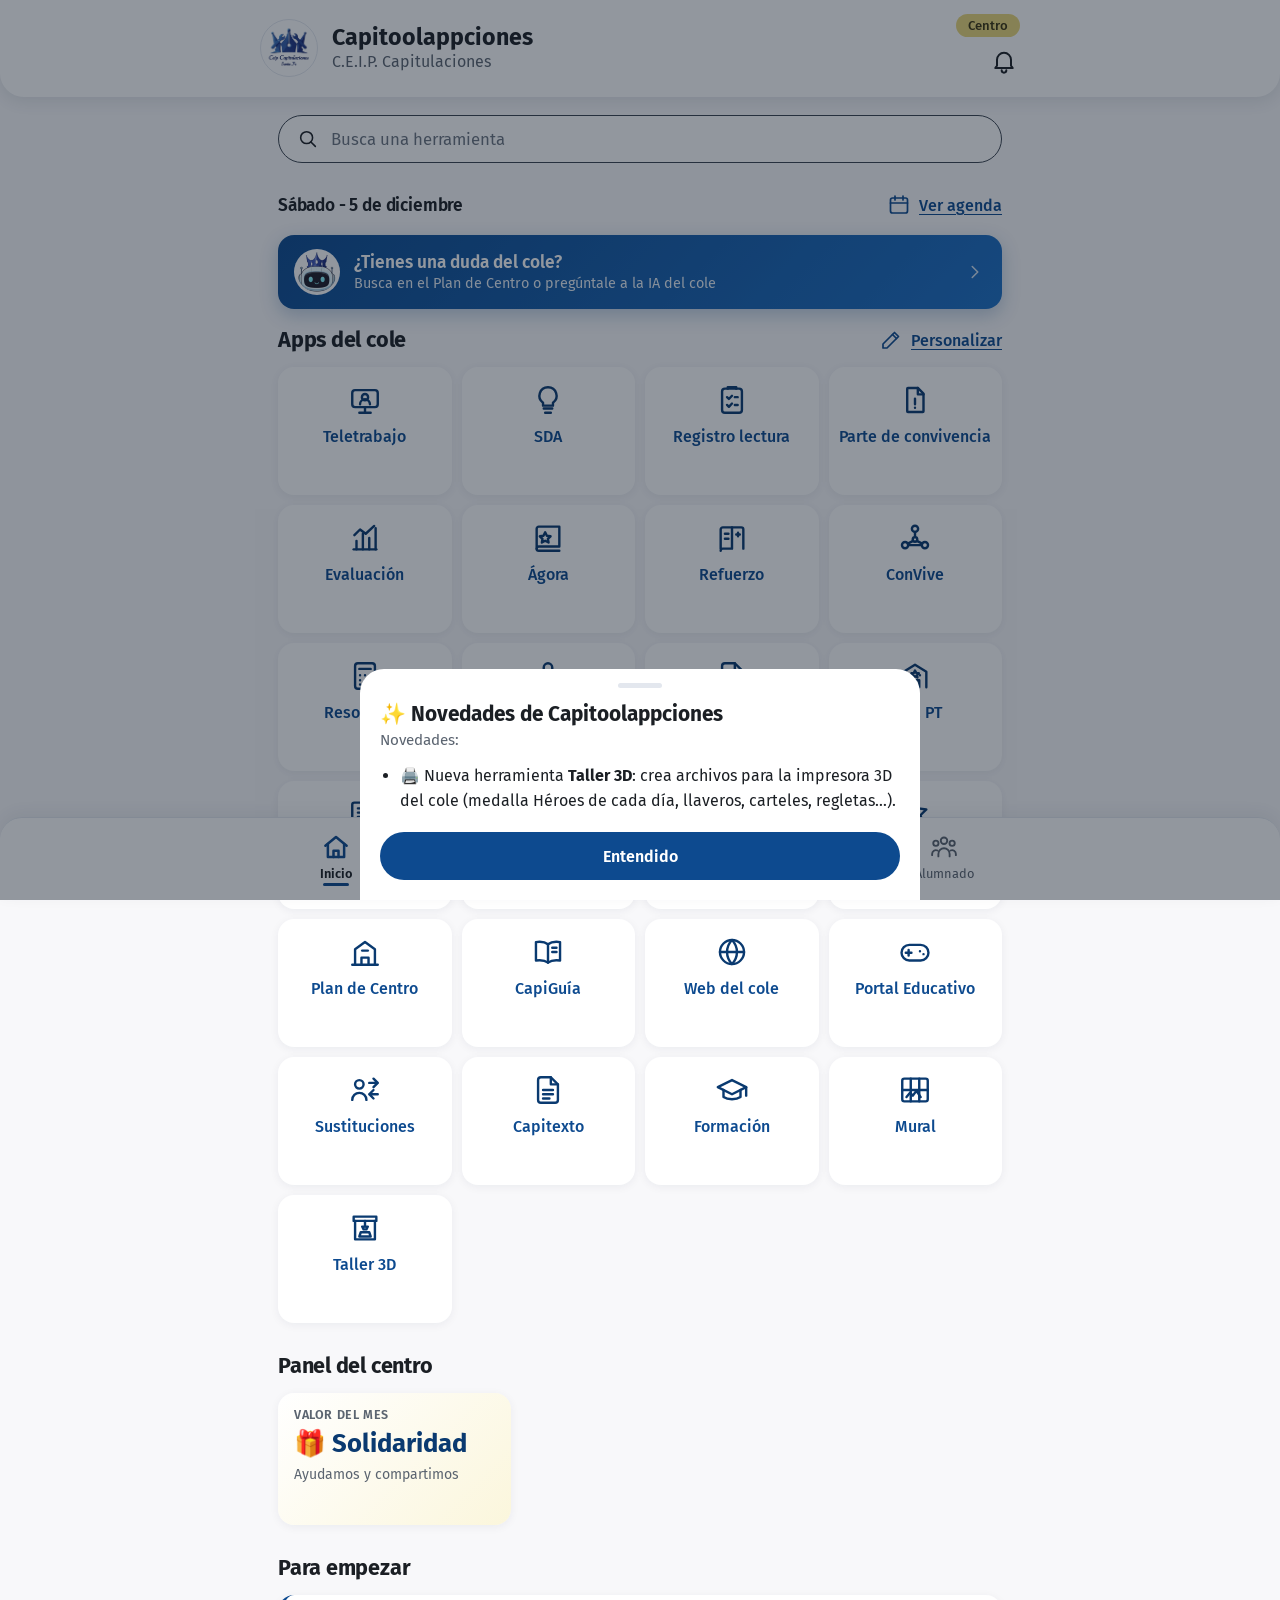
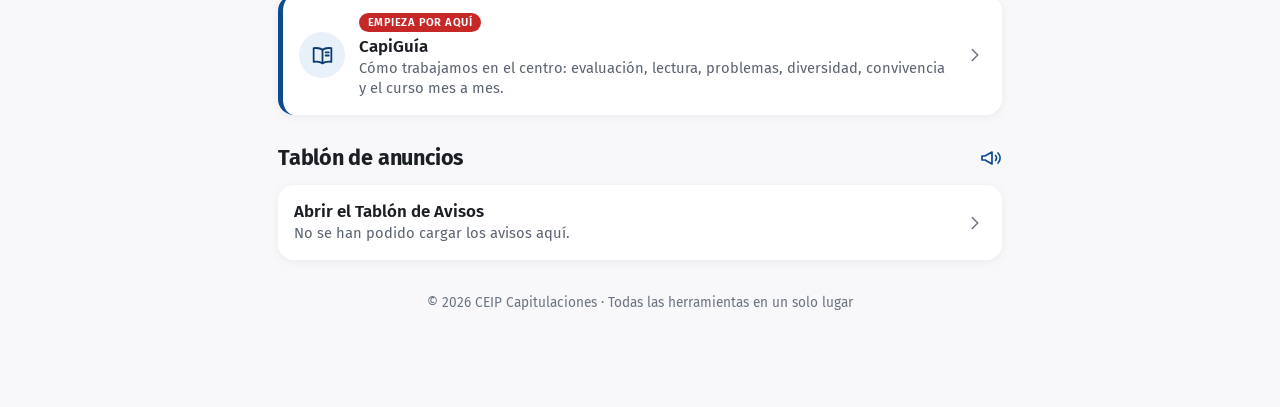
==== commit 4a0e1770: "¿Chanelas?: interfaz más profesional; se retira de Capitoolappciones hasta nuevo aviso Co-Authored-B" ====
--- a/index.html
+++ b/index.html
@@ -434,7 +434,7 @@
     <h3 id="titNov">✨ Novedades de Capitoolappciones</h3>
     <p class="sub">Novedades:</p>
     <ul>
-      <li>💬 Nueva app <b>¿Chanelas?</b>: aprende caló jugando, al estilo Duolingo.</li>
+      <li>🖨️ Nueva herramienta <b>Taller 3D</b>: crea archivos para la impresora 3D del cole (medalla Héroes de cada día, llaveros, carteles, regletas…).</li>
     </ul>
     <div class="botones"><button class="btn prim" id="btnNovOk">Entendido</button></div>
   </div>
@@ -511,8 +511,6 @@
    desc:'Web de la formación «IA en el cole»: crea herramientas para tu centro con inteligencia artificial'},
   {id:'mural', nom:'Mural Gigante', corto:'Mural', ic:'mural', cat:'pedagogico', url:'https://vunisal706-droid.github.io/central/mural/',
    desc:'Trocea un PDF o una foto en varios folios solapados para imprimir un mural gigante'},
-  {id:'chanelas', nom:'¿Chanelas? · Aprende caló', corto:'¿Chanelas?', ic:'chanelas', cat:'pedagogico', url:'https://vunisal706-droid.github.io/central/chanelas/',
-   desc:'Aprende caló jugando, al estilo Duolingo: palabras, frases, audio, vidas y racha'},
   {id:'taller3d', nom:'Taller 3D', corto:'Taller 3D', ic:'impresora3d', cat:'pedagogico', url:'https://vunisal706-droid.github.io/central/taller3d/',
    desc:'Crea archivos para la impresora 3D: medalla Héroes de cada día, llaveros, carteles, regletas, letras, sellos y más'},
   {id:'parte', nom:'Parte de Convivencia', corto:'Parte de convivencia', ic:'parte', cat:'alumnado', url:'https://vunisal706-droid.github.io/parteconvivencia/',
